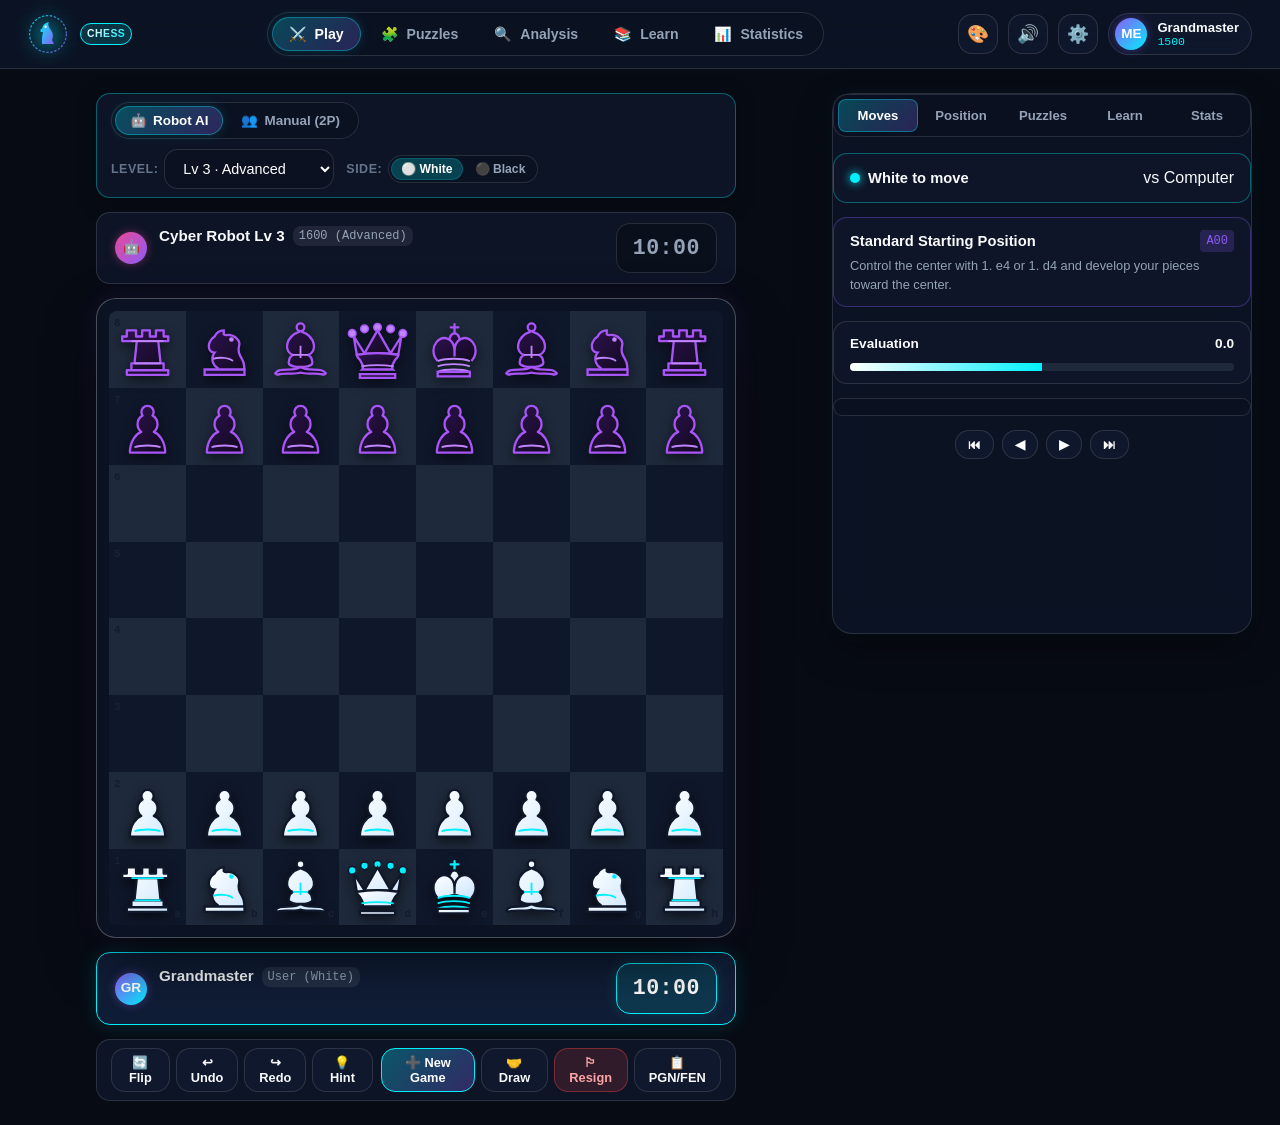
==== Games/Chess/index.html @ e47a00a5 "first commit" ====
<!DOCTYPE html>
<html lang="en">
<head>
  <meta charset="UTF-8">
  <meta name="viewport" content="width=device-width, initial-scale=1.0">
  <title>Chess — Premium Browser Chess Platform</title>
  <meta name="description" content="Experience high-fidelity browser chess with an advanced glassmorphism interface, vanilla JavaScript chess engine, tactical puzzles, opening explorer, and smart AI opponent.">
  <link rel="stylesheet" href="styles.css">
</head>
<body data-board-theme="cyber-neon" data-app-theme="dark">

  <!-- Ambient Light Orbs for Glassmorphism Depth -->
  <div class="space-backdrop" aria-hidden="true">
    <div class="ambient-orb orb-1"></div>
    <div class="ambient-orb orb-2"></div>
    <div class="ambient-orb orb-3"></div>
  </div>

  <!-- Header Navigation & Controls -->
  <header class="app-header" role="banner">
    <div class="brand-section" id="brand-logo" tabindex="0" role="button" aria-label="  Chess Home">
      <svg class="brand-logo-icon" viewBox="0 0 100 100" fill="none" xmlns="http://www.w3.org/2000/svg">
        <defs>
          <linearGradient id="logoGlow" x1="0%" y1="0%" x2="100%" y2="100%">
            <stop offset="0%" stop-color="#00f0ff" />
            <stop offset="100%" stop-color="#8b5cf6" />
          </linearGradient>
        </defs>
        <circle cx="50" cy="50" r="46" stroke="url(#logoGlow)" stroke-width="3" stroke-dasharray="6 4" opacity="0.8"/>
        <!-- Stylized Levitating Knight -->
        <path d="M35 75 H65 L60 65 C60 65 65 55 60 45 C55 35 48 30 52 20 C42 22 36 30 36 36 C33 36 30 40 31 44 C33 46 38 46 38 46 C35 52 35 60 35 75 Z" fill="url(#logoGlow)" />
        <circle cx="44" cy="32" r="3" fill="#ffffff" />
      </svg>
      <div class="brand-title">
          <span class="brand-badge">CHESS</span>
      </div>
    </div>

    <!-- Mode Navigation Tabs -->
    <nav class="nav-tabs" role="tablist" aria-label="Platform Modes">
      <button class="nav-tab-btn active" role="tab" aria-selected="true" data-tab="play" id="tab-nav-play">
        <span>⚔️</span> Play
      </button>
      <button class="nav-tab-btn" role="tab" aria-selected="false" data-tab="puzzles" id="tab-nav-puzzles">
        <span>🧩</span> Puzzles
      </button>
      <button class="nav-tab-btn" role="tab" aria-selected="false" data-tab="analysis" id="tab-nav-analysis">
        <span>🔍</span> Analysis
      </button>
      <button class="nav-tab-btn" role="tab" aria-selected="false" data-tab="learn" id="tab-nav-learn">
        <span>📚</span> Learn
      </button>
      <button class="nav-tab-btn" role="tab" aria-selected="false" data-tab="statistics" id="tab-nav-statistics">
        <span>📊</span> Statistics
      </button>
    </nav>

    <!-- Header Actions -->
    <div class="header-actions">
      <!-- Theme Switcher -->
      <button class="icon-btn" id="btn-theme-toggle" title="Toggle Board Theme" aria-label="Toggle Board Theme">
        🎨
      </button>

      <!-- Sound Toggle -->
      <button class="icon-btn" id="btn-sound-toggle" title="Toggle Sound" aria-label="Toggle Audio">
        <span id="sound-icon">🔊</span>
      </button>

      <!-- Settings Button -->
      <button class="icon-btn" id="btn-open-settings" title="Game Settings" aria-label="Open Settings">
        ⚙️
      </button>

      <!-- User Profile Badge -->
      <div class="user-profile-badge" id="btn-user-profile" role="button" tabindex="0" aria-label="User Profile">
        <div class="avatar" id="user-avatar-badge">ME</div>
        <div class="profile-info">
          <span class="profile-name" id="user-name-badge">Grandmaster</span>
          <span class="profile-rating" id="user-rating-badge">1500</span>
        </div>
      </div>
    </div>
  </header>

  <!-- Main Game Stage & Dashboard -->
  <main class="main-wrapper" role="main">
    
    <!-- Central Chess Arena -->
    <section class="chess-arena" aria-label="Interactive Chess Board">
      
      <!-- Interactive Play Mode Switcher Bar (Robot AI vs Manual Play) -->
      <div class="play-mode-bar" id="play-mode-bar" role="toolbar" aria-label="Game Mode Switcher">
        <div class="mode-segmented-control" role="radiogroup" aria-label="Game Opponent">
          <button class="mode-seg-btn active" id="btn-mode-robot" data-mode="vs-computer" role="radio" aria-checked="true" title="Play vs Built-in Robot AI">
            <span class="mode-seg-icon">🤖</span>
            <span class="mode-seg-label">Robot AI</span>
          </button>
          <button class="mode-seg-btn" id="btn-mode-manual" data-mode="local-2p" role="radio" aria-checked="false" title="Local Two-Player Pass & Play">
            <span class="mode-seg-icon">👥</span>
            <span class="mode-seg-label">Manual (2P)</span>
          </button>
        </div>

        <!-- Robot Options Sub-Bar -->
        <div class="robot-controls-group" id="robot-controls-group">
          <div class="robot-control-item">
            <label for="select-robot-difficulty" class="robot-control-label">Level:</label>
            <select id="select-robot-difficulty" class="glass-select glass-select-sm" title="Select Robot Difficulty">
              <option value="1">Lv 1 · Casual</option>
              <option value="2">Lv 2 · Intermediate</option>
              <option value="3" selected>Lv 3 · Advanced</option>
              <option value="4">Lv 4 · Expert</option>
            </select>
          </div>

          <div class="robot-control-item">
            <span class="robot-control-label">Side:</span>
            <div class="color-toggle-group" role="radiogroup" aria-label="Choose Side">
              <button class="color-toggle-btn active" id="btn-choose-white" data-color="white" title="Play as White (Move First)">
                ⚪ White
              </button>
              <button class="color-toggle-btn" id="btn-choose-black" data-color="black" title="Play as Black (Robot Moves First)">
                ⚫ Black
              </button>
            </div>
          </div>
        </div>

        <!-- Manual Play Badge Sub-Bar -->
        <div class="manual-info-group" id="manual-info-group" style="display: none;">
          <span class="manual-badge">👥 Pass &amp; Play · Local 2-Player</span>
        </div>
      </div>

      <!-- Opponent (Top) Player Card -->
      <div class="player-card" id="top-player-card">
        <div class="player-card-main">
          <div class="avatar avatar-ai" id="top-avatar">AI</div>
          <div class="player-meta">
            <div class="player-name-row">
              <span class="player-name" id="top-name">Cyber Minimax</span>
              <span class="player-rating-pill" id="top-rating">Depth 3</span>
            </div>
            <div class="captured-pieces-row">
              <div class="captured-list" id="top-captured-pieces" aria-label="Captured pieces"></div>
              <span class="material-diff" id="top-material-diff" style="display:none;"></span>
            </div>
          </div>
        </div>
        <div class="clock-display" id="top-clock" aria-label="Opponent Clock">
          10:00
        </div>
      </div>

      <!-- 8x8 Chessboard Container -->
      <div class="board-outer-container">
        <div class="board-inner" id="chess-board" role="grid" aria-label="Chessboard">
          <!-- 64 squares populated dynamically by JavaScript -->
        </div>
      </div>

      <!-- User (Bottom) Player Card -->
      <div class="player-card active-turn" id="bottom-player-card">
        <div class="player-card-main">
          <div class="avatar" id="bottom-avatar">ME</div>
          <div class="player-meta">
            <div class="player-name-row">
              <span class="player-name" id="bottom-name">Grandmaster</span>
              <span class="player-rating-pill" id="bottom-rating">1500</span>
            </div>
            <div class="captured-pieces-row">
              <div class="captured-list" id="bottom-captured-pieces" aria-label="Captured pieces"></div>
              <span class="material-diff" id="bottom-material-diff" style="display:none;"></span>
            </div>
          </div>
        </div>
        <div class="clock-display active-clock" id="bottom-clock" aria-label="Your Clock">
          10:00
        </div>
      </div>

      <!-- Action & Game Controls Bar -->
      <div class="controls-bar" role="toolbar" aria-label="Game Controls">
        <div class="control-group">
          <button class="btn btn-sm" id="btn-flip-board" title="Flip Board Perspective (F)">
            🔄 Flip
          </button>
          <button class="btn btn-sm" id="btn-undo-move" title="Takeback Move (Ctrl+Z)">
            ↩ Undo
          </button>
          <button class="btn btn-sm" id="btn-redo-move" title="Redo Move (Ctrl+Y)">
            ↪ Redo
          </button>
          <button class="btn btn-sm" id="btn-hint" title="Show Best Move Hint (H)">
            💡 Hint
          </button>
        </div>

        <div class="control-group">
          <button class="btn btn-sm btn-primary" id="btn-new-game" title="Start a New Game">
            ➕ New Game
          </button>
          <button class="btn btn-sm" id="btn-draw-offer" title="Offer a Draw">
            🤝 Draw
          </button>
          <button class="btn btn-sm btn-danger" id="btn-resign" title="Resign Game">
            🏳 Resign
          </button>
          <button class="btn btn-sm" id="btn-export-import" title="Import / Export FEN or PGN">
            📋 PGN/FEN
          </button>
        </div>
      </div>

    </section>

    <!-- Right-Side Glass Panel (Inspector & Tabs) -->
    <aside class="inspector-panel glass-panel" aria-label="Game Inspector">
      
      <!-- Tab Header Switcher -->
      <div class="inspector-header-tabs" role="tablist">
        <button class="inspector-tab-btn active" data-target="tab-moves" role="tab" aria-selected="true">
          Moves
        </button>
        <button class="inspector-tab-btn" data-target="tab-tips" role="tab" aria-selected="false">
          Position
        </button>
        <button class="inspector-tab-btn" data-target="tab-puzzles-view" role="tab" aria-selected="false">
          Puzzles
        </button>
        <button class="inspector-tab-btn" data-target="tab-learn-view" role="tab" aria-selected="false">
          Learn
        </button>
        <button class="inspector-tab-btn" data-target="tab-stats-view" role="tab" aria-selected="false">
          Stats
        </button>
      </div>

      <div class="tab-content-container">
        
        <!-- Tab 1: Moves & Game Status -->
        <div class="tab-pane active" id="tab-moves" role="tabpanel">
          
          <!-- Live Status Banner -->
          <div class="status-banner" id="status-banner">
            <div class="status-badge" id="game-status-badge">
              <span class="status-dot"></span>
              <span id="game-status-text">White to move</span>
            </div>
            <span class="game-mode-pill badge" id="current-mode-label">Local 2P</span>
          </div>

          <!-- Dynamic Opening Identifier Card -->
          <div class="opening-card" id="opening-card">
            <div class="opening-title-row">
              <span class="opening-name" id="opening-name-text">Standard Starting Position</span>
              <span class="opening-eco" id="opening-eco-text">ECO A00</span>
            </div>
            <div class="opening-desc" id="opening-desc-text">
              White moves first. Control the center with e4 or d4 and develop minor pieces.
            </div>
          </div>

          <!-- Evaluation Bar & Advantage -->
          <div class="eval-card" id="eval-card">
            <div class="eval-score-row">
              <span>Evaluation</span>
              <span id="eval-score-text">0.0</span>
            </div>
            <div class="eval-bar-track">
              <div class="eval-bar-fill" id="eval-bar-fill"></div>
            </div>
          </div>

          <!-- Algebraic Move History Table -->
          <div class="moves-table-container">
            <div class="moves-list" id="moves-list" role="list" aria-label="Algebraic move history">
              <!-- Dynamically populated: 1. e4 e5 ... -->
            </div>
          </div>

          <!-- Move Navigation Buttons -->
          <div class="move-nav-controls">
            <button class="btn btn-sm" id="btn-move-start" title="First Move (Home)">⏮</button>
            <button class="btn btn-sm" id="btn-move-prev" title="Previous Move (Left Arrow)">◀</button>
            <button class="btn btn-sm" id="btn-move-next" title="Next Move (Right Arrow)">▶</button>
            <button class="btn btn-sm" id="btn-move-end" title="Latest Move (End)">⏭</button>
          </div>

        </div>

        <!-- Tab 2: Position Tips & Engine Analysis -->
        <div class="tab-pane" id="tab-tips" role="tabpanel">
          <div class="glass-card">
            <h3 style="font-size: 1rem; margin-bottom: 8px;">Position Dynamics</h3>
            <div style="font-size: 0.88rem; color: var(--text-secondary); line-height: 1.6;" id="position-tips-content">
              Evaluating piece mobility, king safety, center control, and tactical vulnerabilities...
            </div>
          </div>

          <div class="glass-card">
            <h3 style="font-size: 1rem; margin-bottom: 8px;">Legal Move Count</h3>
            <div style="display: flex; justify-content: space-between; font-size: 0.88rem;">
              <span>Available Legal Moves:</span>
              <strong id="legal-moves-count" style="color: var(--accent-cyan); font-family: var(--font-mono);">20</strong>
            </div>
            <div style="display: flex; justify-content: space-between; font-size: 0.88rem; margin-top: 6px;">
              <span>Fifty-Move Clock:</span>
              <strong id="halfmove-count" style="font-family: var(--font-mono);">0 / 50</strong>
            </div>
            <div style="display: flex; justify-content: space-between; font-size: 0.88rem; margin-top: 6px;">
              <span>Position Repetition:</span>
              <strong id="repetition-count" style="font-family: var(--font-mono);">1 / 3</strong>
            </div>
          </div>
        </div>

        <!-- Tab 3: Tactical Puzzles -->
        <div class="tab-pane" id="tab-puzzles-view" role="tabpanel">
          <div class="puzzle-card">
            <div class="puzzle-meta">
              <span class="brand-badge" id="puzzle-badge">PUZZLE #1</span>
              <span style="font-size: 0.8rem; color: var(--accent-gold);" id="puzzle-rating">Rating: 1450</span>
            </div>
            <div class="puzzle-prompt" id="puzzle-prompt">White to move and deliver checkmate in 1!</div>
            <div class="puzzle-feedback" id="puzzle-feedback"></div>
            <div style="display: flex; gap: 8px;">
              <button class="btn btn-sm btn-primary" id="btn-next-puzzle">Next Puzzle ➡</button>
              <button class="btn btn-sm" id="btn-puzzle-hint">Puzzle Hint</button>
              <button class="btn btn-sm" id="btn-puzzle-reset">Reset</button>
            </div>
          </div>
        </div>

        <!-- Tab 4: Guided Lessons & Opening Repertoire -->
        <div class="tab-pane" id="tab-learn-view" role="tabpanel">
          <div class="learn-lesson-card">
            <div style="display: flex; justify-content: space-between; align-items: center;">
              <h3 style="font-size: 1rem;" id="lesson-title">Italian Game: Main Line</h3>
              <span class="opening-eco" id="lesson-eco">C50</span>
            </div>
            <div class="lesson-step-explanation" id="lesson-explanation">
              Control the center with 1. e4, allowing rapid development of the light-squared bishop and kingside knight.
            </div>
            <div style="display: flex; gap: 8px; margin-top: 8px;">
              <button class="btn btn-sm btn-primary" id="btn-lesson-next">Play Move ➡</button>
              <button class="btn btn-sm" id="btn-lesson-prev">⏮ Step Back</button>
              <button class="btn btn-sm" id="btn-lesson-reset">Restart Lesson</button>
            </div>
          </div>
        </div>

        <!-- Tab 5: Local Game Statistics -->
        <div class="tab-pane" id="tab-stats-view" role="tabpanel">
          <div class="stats-grid">
            <div class="stat-item">
              <span class="stat-label">Games Played</span>
              <span class="stat-val" id="stat-games-played">0</span>
            </div>
            <div class="stat-item">
              <span class="stat-label">Win Rate</span>
              <span class="stat-val" id="stat-win-rate">0%</span>
            </div>
            <div class="stat-item">
              <span class="stat-label">Wins</span>
              <span class="stat-val" id="stat-wins" style="color: var(--accent-emerald);">0</span>
            </div>
            <div class="stat-item">
              <span class="stat-label">Losses</span>
              <span class="stat-val" id="stat-losses" style="color: var(--accent-rose);">0</span>
            </div>
            <div class="stat-item">
              <span class="stat-label">Draws</span>
              <span class="stat-val" id="stat-draws">0</span>
            </div>
            <div class="stat-item">
              <span class="stat-label">Avg Duration</span>
              <span class="stat-val" id="stat-avg-duration">0:00</span>
            </div>
          </div>
          <div style="margin-top: 12px; display: flex; justify-content: flex-end;">
            <button class="btn btn-sm btn-danger" id="btn-reset-stats">Reset Statistics</button>
          </div>
        </div>

      </div>

    </aside>

  </main>

  <!-- ==========================================================================
       Modals & Overlays
       ========================================================================== -->

  <!-- Pawn Promotion Modal -->
  <div class="modal-overlay" id="promotion-modal" role="dialog" aria-modal="true" aria-labelledby="promotion-modal-title">
    <div class="modal-box">
      <div class="modal-header">
        <h2 class="modal-title" id="promotion-modal-title">Promote Pawn</h2>
      </div>
      <p style="font-size: 0.88rem; color: var(--text-secondary);">
        Choose a piece for promotion. You can also press Q, R, B, or N on your keyboard.
      </p>
      <div class="promotion-grid" id="promotion-choices-container">
        <!-- Choices injected dynamically based on promoting color -->
      </div>
    </div>
  </div>

  <!-- Game Over Modal -->
  <div class="modal-overlay" id="gameover-modal" role="dialog" aria-modal="true" aria-labelledby="gameover-modal-title">
    <div class="modal-box">
      <div class="modal-header">
        <h2 class="modal-title" id="gameover-modal-title">Game Over</h2>
        <button class="modal-close-btn" id="btn-close-gameover" aria-label="Close">✕</button>
      </div>
      <div id="gameover-summary-text" style="font-size: 1.1rem; font-weight: 700; color: var(--accent-cyan); text-align: center; padding: 12px 0;">
        Checkmate! White wins.
      </div>
      <p id="gameover-detail-text" style="font-size: 0.88rem; color: var(--text-secondary); text-align: center;">
        The game concluded by checkmate.
      </p>
      <div style="display: flex; gap: 12px; justify-content: center; margin-top: 8px;">
        <button class="btn btn-primary" id="btn-gameover-rematch">Rematch</button>
        <button class="btn" id="btn-gameover-analyze">Analyze Game</button>
      </div>
    </div>
  </div>

  <!-- Resign Confirmation Modal -->
  <div class="modal-overlay" id="resign-modal" role="dialog" aria-modal="true">
    <div class="modal-box">
      <div class="modal-header">
        <h2 class="modal-title">Resign Game?</h2>
      </div>
      <p style="font-size: 0.9rem; color: var(--text-secondary);">
        Are you sure you want to resign this game? This will count as a loss in your local statistics.
      </p>
      <div style="display: flex; gap: 12px; justify-content: flex-end; margin-top: 10px;">
        <button class="btn" id="btn-cancel-resign">Cancel</button>
        <button class="btn btn-danger" id="btn-confirm-resign">Yes, Resign</button>
      </div>
    </div>
  </div>

  <!-- Draw Offer Modal -->
  <div class="modal-overlay" id="draw-modal" role="dialog" aria-modal="true">
    <div class="modal-box">
      <div class="modal-header">
        <h2 class="modal-title">Draw Offer</h2>
      </div>
      <p id="draw-modal-prompt" style="font-size: 0.9rem; color: var(--text-secondary);">
        Offer a draw to your opponent? In Local 2P or vs Computer, the draw will be agreed.
      </p>
      <div style="display: flex; gap: 12px; justify-content: flex-end; margin-top: 10px;">
        <button class="btn" id="btn-cancel-draw">Cancel</button>
        <button class="btn btn-primary" id="btn-confirm-draw">Agree to Draw</button>
      </div>
    </div>
  </div>

  <!-- FEN & PGN Import/Export Modal -->
  <div class="modal-overlay" id="export-import-modal" role="dialog" aria-modal="true">
    <div class="modal-box" style="max-width: 600px;">
      <div class="modal-header">
        <h2 class="modal-title">FEN & PGN Data</h2>
        <button class="modal-close-btn" id="btn-close-export-import" aria-label="Close">✕</button>
      </div>
      
      <div class="settings-group">
        <label class="settings-label" for="fen-io-input">Current Position FEN:</label>
        <input type="text" id="fen-io-input" class="glass-input" readonly>
        <div style="display: flex; gap: 8px; margin-top: 4px;">
          <button class="btn btn-sm" id="btn-copy-fen">Copy FEN</button>
          <button class="btn btn-sm btn-primary" id="btn-load-fen">Load FEN</button>
        </div>
      </div>

      <div class="settings-group" style="margin-top: 8px;">
        <label class="settings-label" for="pgn-io-input">Game PGN:</label>
        <textarea id="pgn-io-input" class="glass-input" rows="5" style="resize: vertical; font-family: var(--font-mono); font-size: 0.8rem;"></textarea>
        <div style="display: flex; gap: 8px; margin-top: 4px;">
          <button class="btn btn-sm" id="btn-copy-pgn">Copy PGN</button>
          <button class="btn btn-sm btn-primary" id="btn-load-pgn">Load PGN</button>
        </div>
      </div>
    </div>
  </div>

  <!-- Settings Modal -->
  <div class="modal-overlay" id="settings-modal" role="dialog" aria-modal="true">
    <div class="modal-box">
      <div class="modal-header">
        <h2 class="modal-title">Platform Settings</h2>
        <button class="modal-close-btn" id="btn-close-settings" aria-label="Close">✕</button>
      </div>

      <div class="settings-group">
        <label class="settings-label" for="setting-player-name">Player Display Name</label>
        <input type="text" id="setting-player-name" class="glass-input" value="Grandmaster">
      </div>

      <div class="settings-group">
        <label class="settings-label" for="setting-game-mode">Game Mode</label>
        <select id="setting-game-mode" class="glass-select">
          <option value="vs-computer">Player vs Computer</option>
          <option value="local-2p" selected>Local Two-Player</option>
          <option value="free-analysis">Free-Play Analysis</option>
        </select>
      </div>

      <div class="settings-group">
        <label class="settings-label" for="setting-ai-difficulty">Computer Strength</label>
        <select id="setting-ai-difficulty" class="glass-select">
          <option value="1">Level 1 — Casual (Depth 1)</option>
          <option value="2">Level 2 — Intermediate (Depth 2)</option>
          <option value="3" selected>Level 3 — Advanced (Depth 3 Alpha-Beta)</option>
          <option value="4">Level 4 — Expert (Depth 4)</option>
        </select>
      </div>

      <div class="settings-group">
        <label class="settings-label" for="setting-time-control">Time Control Preset</label>
        <select id="setting-time-control" class="glass-select">
          <option value="none">Untimed (No Clocks)</option>
          <option value="1|0">1 min (Bullet)</option>
          <option value="3|0">3 min (Blitz)</option>
          <option value="3|2">3 min + 2s (Blitz)</option>
          <option value="5|0">5 min (Blitz)</option>
          <option value="10|0" selected>10 min (Rapid)</option>
          <option value="15|10">15 min + 10s (Rapid)</option>
          <option value="30|0">30 min (Classical)</option>
        </select>
      </div>

      <div class="settings-group">
        <label class="settings-label" for="setting-board-theme">Board Theme</label>
        <select id="setting-board-theme" class="glass-select">
          <option value="cyber-neon" selected>Cyber Neon (Electric Cyan)</option>
          <option value="cosmic-violet">Cosmic Violet (Nebula Purple)</option>
          <option value="classic-walnut">Classic Walnut (Warm Wood)</option>
          <option value="emerald-glass">Emerald Glass (Deep Forest)</option>
        </select>
      </div>

      <div class="settings-toggle-row">
        <span class="settings-label">Sound Effects</span>
        <input type="checkbox" id="setting-sound-enabled" checked style="width: 18px; height: 18px; accent-color: var(--accent-cyan); cursor: pointer;">
      </div>

      <div class="settings-toggle-row">
        <span class="settings-label">Legal Move Destination Markers</span>
        <input type="checkbox" id="setting-show-markers" checked style="width: 18px; height: 18px; accent-color: var(--accent-cyan); cursor: pointer;">
      </div>

      <div style="display: flex; justify-content: flex-end; margin-top: 8px;">
        <button class="btn btn-primary" id="btn-save-settings">Save & Close</button>
      </div>
    </div>
  </div>

  <!-- Toast Notification Container -->
  <div class="toast-container" id="toast-container" aria-live="polite"></div>

  <!-- Load Main Application Script -->
  <script src="script.js"></script>
</body>
</html>
---- Games/Chess/styles.css ----
/* ==========================================================================
     Chess — Premium Glassmorphism Stylesheet
   Palette: Dark Navy, Midnight Blue, Electric Cyan, Vivid Violet
   ========================================================================== */

:root {
  /* Core Color Palette */
  --bg-space: #070b14;
  --bg-deep: #0b1120;
  --bg-surface: rgba(15, 23, 42, 0.72);
  --bg-surface-elevated: rgba(30, 41, 59, 0.78);
  --bg-glass-card: rgba(18, 27, 49, 0.65);
  --bg-glass-input: rgba(11, 17, 32, 0.75);
  --bg-glass-hover: rgba(30, 58, 95, 0.45);
  --bg-glass-active: rgba(56, 189, 248, 0.18);
  
  /* Accent Colors */
  --accent-cyan: #00f0ff;
  --accent-cyan-glow: rgba(0, 240, 255, 0.35);
  --accent-cyan-dim: rgba(0, 240, 255, 0.15);
  --accent-violet: #8b5cf6;
  --accent-violet-glow: rgba(139, 92, 246, 0.35);
  --accent-indigo: #6366f1;
  --accent-gold: #fbbf24;
  --accent-emerald: #10b981;
  --accent-rose: #f43f5e;
  --accent-crimson: #ef4444;

  /* Text & Border Colors */
  --text-primary: #f8fafc;
  --text-secondary: #94a3b8;
  --text-muted: #64748b;
  --border-glass: rgba(255, 255, 255, 0.12);
  --border-glass-bright: rgba(255, 255, 255, 0.25);
  --border-glass-cyan: rgba(0, 240, 255, 0.35);
  --border-glass-violet: rgba(139, 92, 246, 0.35);

  /* Shadows */
  --shadow-glass: 0 16px 40px -8px rgba(0, 0, 0, 0.6), 0 0 20px rgba(0, 240, 255, 0.05);
  --shadow-elevated: 0 24px 60px -12px rgba(0, 0, 0, 0.8), 0 0 30px rgba(139, 92, 246, 0.12);
  --shadow-glow-cyan: 0 0 20px rgba(0, 240, 255, 0.45);
  --shadow-glow-violet: 0 0 20px rgba(139, 92, 246, 0.45);
  --shadow-glow-check: 0 0 30px rgba(239, 68, 68, 0.85);

  /* Board Themes (Default: Cyber Neon) */
  --sq-light: #1e293b;
  --sq-dark: #0f172a;
  --sq-highlight-from: rgba(0, 240, 255, 0.28);
  --sq-highlight-to: rgba(0, 240, 255, 0.42);
  --sq-selected: rgba(139, 92, 246, 0.55);
  --sq-check: rgba(239, 68, 68, 0.65);
  --sq-hint: rgba(251, 191, 36, 0.5);

  /* Typography & Layout */
  --font-main: 'Inter', -apple-system, BlinkMacSystemFont, 'Segoe UI', Roboto, Helvetica, Arial, sans-serif;
  --font-mono: 'JetBrains Mono', 'Fira Code', 'Courier New', monospace;
  --radius-sm: 8px;
  --radius-md: 14px;
  --radius-lg: 20px;
  --radius-xl: 28px;
  --radius-full: 9999px;
  
  /* Animations */
  --transition-fast: 0.15s cubic-bezier(0.4, 0, 0.2, 1);
  --transition-normal: 0.25s cubic-bezier(0.4, 0, 0.2, 1);
  --transition-smooth: 0.35s cubic-bezier(0.16, 1, 0.3, 1);
}

/* Theme: Cosmic Violet */
body[data-board-theme="cosmic-violet"] {
  --sq-light: #2e1065;
  --sq-dark: #170836;
  --sq-highlight-from: rgba(168, 85, 247, 0.3);
  --sq-highlight-to: rgba(168, 85, 247, 0.5);
  --sq-selected: rgba(0, 240, 255, 0.5);
}

/* Theme: Classic Walnut */
body[data-board-theme="classic-walnut"] {
  --sq-light: #d4b886;
  --sq-dark: #8b5a2b;
  --sq-highlight-from: rgba(234, 179, 8, 0.4);
  --sq-highlight-to: rgba(234, 179, 8, 0.6);
  --sq-selected: rgba(59, 130, 246, 0.5);
}

/* Theme: Emerald Glass */
body[data-board-theme="emerald-glass"] {
  --sq-light: #164e63;
  --sq-dark: #062f3f;
  --sq-highlight-from: rgba(16, 185, 129, 0.35);
  --sq-highlight-to: rgba(16, 185, 129, 0.55);
  --sq-selected: rgba(245, 158, 11, 0.5);
}

/* Light Application UI Mode */
body[data-app-theme="light"] {
  --bg-space: #e2e8f0;
  --bg-deep: #cbd5e1;
  --bg-surface: rgba(255, 255, 255, 0.82);
  --bg-surface-elevated: rgba(248, 250, 252, 0.9);
  --bg-glass-card: rgba(255, 255, 255, 0.75);
  --bg-glass-input: rgba(241, 245, 249, 0.85);
  --bg-glass-hover: rgba(226, 232, 240, 0.7);
  --bg-glass-active: rgba(14, 165, 233, 0.2);
  --text-primary: #0f172a;
  --text-secondary: #475569;
  --text-muted: #64748b;
  --border-glass: rgba(15, 23, 42, 0.12);
  --border-glass-bright: rgba(15, 23, 42, 0.22);
  --shadow-glass: 0 16px 40px -8px rgba(0, 0, 0, 0.12);
  --shadow-elevated: 0 24px 60px -12px rgba(0, 0, 0, 0.18);
}

/* Global Reset & Box Sizing */
*, *::before, *::after {
  box-sizing: border-box;
  margin: 0;
  padding: 0;
}

html, body {
  width: 100%;
  min-height: 100vh;
  font-family: var(--font-main);
  background-color: var(--bg-space);
  color: var(--text-primary);
  line-height: 1.5;
  overflow-x: hidden;
  -webkit-font-smoothing: antialiased;
}

/* Ambient Background Lights & Orbs */
.space-backdrop {
  position: fixed;
  inset: 0;
  z-index: -1;
  overflow: hidden;
  pointer-events: none;
}

.ambient-orb {
  position: absolute;
  border-radius: 50%;
  filter: blur(100px);
  opacity: 0.45;
  animation: floatOrb 24s ease-in-out infinite alternate;
  will-change: transform;
}

.orb-1 {
  width: 550px;
  height: 550px;
  background: radial-gradient(circle, var(--accent-violet) 0%, rgba(139, 92, 246, 0) 70%);
  top: -150px;
  left: -100px;
  animation-duration: 26s;
}

.orb-2 {
  width: 600px;
  height: 600px;
  background: radial-gradient(circle, var(--accent-cyan) 0%, rgba(0, 240, 255, 0) 70%);
  bottom: -200px;
  right: -150px;
  animation-duration: 32s;
  animation-delay: -8s;
}

.orb-3 {
  width: 450px;
  height: 450px;
  background: radial-gradient(circle, #3b82f6 0%, rgba(59, 130, 246, 0) 70%);
  top: 40%;
  left: 45%;
  animation-duration: 28s;
  animation-delay: -14s;
  opacity: 0.25;
}

@keyframes floatOrb {
  0% { transform: translate(0, 0) scale(1); }
  50% { transform: translate(40px, -60px) scale(1.1); }
  100% { transform: translate(-50px, 40px) scale(0.95); }
}

/* Glassmorphism Container Classes */
.glass-panel {
  background: var(--bg-surface);
  backdrop-filter: blur(16px);
  -webkit-backdrop-filter: blur(16px);
  border: 1px solid var(--border-glass);
  box-shadow: var(--shadow-glass);
  border-radius: var(--radius-lg);
  transition: border-color var(--transition-normal), box-shadow var(--transition-normal);
}

/* Fallback for browsers without backdrop-filter support */
@supports not ((-webkit-backdrop-filter: blur(16px)) or (backdrop-filter: blur(16px))) {
  .glass-panel {
    background: rgba(15, 23, 42, 0.95);
  }
}

.glass-card {
  background: var(--bg-glass-card);
  backdrop-filter: blur(12px);
  -webkit-backdrop-filter: blur(12px);
  border: 1px solid var(--border-glass);
  border-radius: var(--radius-md);
  padding: 16px;
}

/* ==========================================================================
   Header Navigation & Brand
   ========================================================================== */
.app-header {
  position: sticky;
  top: 0;
  z-index: 50;
  display: flex;
  align-items: center;
  justify-content: space-between;
  padding: 12px 28px;
  background: var(--bg-surface);
  backdrop-filter: blur(20px);
  -webkit-backdrop-filter: blur(20px);
  border-bottom: 1px solid var(--border-glass);
  gap: 16px;
}

.brand-section {
  display: flex;
  align-items: center;
  gap: 12px;
  text-decoration: none;
  cursor: pointer;
}

.brand-logo-icon {
  width: 40px;
  height: 40px;
  filter: drop-shadow(0 0 10px var(--accent-cyan));
  animation: levitateLogo 4s ease-in-out infinite alternate;
}

@keyframes levitateLogo {
  0% { transform: translateY(0) rotate(0deg); }
  50% { transform: translateY(-4px) rotate(2deg); }
  100% { transform: translateY(2px) rotate(-1deg); }
}

.brand-title {
  font-size: 1.25rem;
  font-weight: 800;
  letter-spacing: -0.5px;
  background: linear-gradient(135deg, #ffffff 30%, var(--accent-cyan) 80%, var(--accent-violet) 100%);
  -webkit-background-clip: text;
  -webkit-text-fill-color: transparent;
  display: flex;
  align-items: center;
  gap: 6px;
}

.brand-badge {
  font-size: 0.65rem;
  font-weight: 700;
  letter-spacing: 0.5px;
  text-transform: uppercase;
  background: rgba(0, 240, 255, 0.15);
  border: 1px solid var(--accent-cyan);
  color: var(--accent-cyan);
  padding: 2px 6px;
  border-radius: var(--radius-full);
}

/* Mode Navigation Tabs */
.nav-tabs {
  display: flex;
  align-items: center;
  background: rgba(11, 17, 32, 0.6);
  border: 1px solid var(--border-glass);
  border-radius: var(--radius-full);
  padding: 4px;
  gap: 4px;
}

.nav-tab-btn {
  display: flex;
  align-items: center;
  gap: 8px;
  padding: 8px 16px;
  border-radius: var(--radius-full);
  border: none;
  background: transparent;
  color: var(--text-secondary);
  font-size: 0.88rem;
  font-weight: 600;
  cursor: pointer;
  transition: all var(--transition-fast);
}

.nav-tab-btn:hover {
  color: var(--text-primary);
  background: var(--bg-glass-hover);
}

.nav-tab-btn.active {
  color: #ffffff;
  background: linear-gradient(135deg, rgba(0, 240, 255, 0.25), rgba(139, 92, 246, 0.25));
  border: 1px solid var(--border-glass-cyan);
  box-shadow: 0 0 12px var(--accent-cyan-dim);
}

/* Header Action Controls */
.header-actions {
  display: flex;
  align-items: center;
  gap: 10px;
}

.icon-btn {
  display: inline-flex;
  align-items: center;
  justify-content: center;
  width: 40px;
  height: 40px;
  border-radius: var(--radius-md);
  border: 1px solid var(--border-glass);
  background: var(--bg-glass-card);
  color: var(--text-primary);
  cursor: pointer;
  transition: all var(--transition-fast);
  font-size: 1.1rem;
}

.icon-btn:hover {
  background: var(--bg-glass-hover);
  border-color: var(--border-glass-cyan);
  box-shadow: var(--shadow-glow-cyan);
  transform: translateY(-1px);
}

.icon-btn:active {
  transform: translateY(0);
}

.icon-btn:focus-visible,
.btn:focus-visible,
.nav-tab-btn:focus-visible,
.square:focus-visible {
  outline: 2px solid var(--accent-cyan);
  outline-offset: 2px;
}

/* User Profile Badge */
.user-profile-badge {
  display: flex;
  align-items: center;
  gap: 10px;
  padding: 4px 12px 4px 6px;
  border-radius: var(--radius-full);
  background: var(--bg-glass-card);
  border: 1px solid var(--border-glass);
  cursor: pointer;
  transition: all var(--transition-fast);
}

.user-profile-badge:hover {
  border-color: var(--border-glass-violet);
  background: var(--bg-glass-hover);
}

.avatar {
  width: 32px;
  height: 32px;
  border-radius: 50%;
  display: flex;
  align-items: center;
  justify-content: center;
  font-weight: 700;
  font-size: 0.85rem;
  background: linear-gradient(135deg, var(--accent-violet), var(--accent-cyan));
  color: #ffffff;
  box-shadow: 0 0 10px rgba(139, 92, 246, 0.4);
}

.avatar-ai {
  background: linear-gradient(135deg, #ec4899, #8b5cf6);
  box-shadow: 0 0 10px rgba(236, 72, 153, 0.4);
}

.profile-info {
  display: flex;
  flex-direction: column;
  line-height: 1.15;
}

.profile-name {
  font-size: 0.82rem;
  font-weight: 700;
}

.profile-rating {
  font-size: 0.72rem;
  color: var(--accent-cyan);
  font-family: var(--font-mono);
}

/* ==========================================================================
   Main Application Layout
   ========================================================================== */
.main-wrapper {
  max-width: 1560px;
  margin: 0 auto;
  padding: 24px 28px;
  display: grid;
  grid-template-columns: minmax(0, 1fr) 420px;
  gap: 28px;
  align-items: start;
}

/* Center Stage (Chess Arena) */
.chess-arena {
  display: flex;
  flex-direction: column;
  align-items: center;
  gap: 14px;
  width: 100%;
}

/* ==========================================================================
   Play Mode Bar (Robot vs Manual Play Switcher)
   ========================================================================== */
.play-mode-bar {
  width: min(84vh, 640px, 100%);
  display: flex;
  align-items: center;
  justify-content: space-between;
  padding: 8px 14px;
  background: var(--bg-glass-card);
  border: 1px solid var(--border-glass-cyan);
  border-radius: var(--radius-md);
  box-shadow: 0 4px 20px rgba(0, 0, 0, 0.35);
  gap: 10px;
  flex-wrap: wrap;
}

.mode-segmented-control {
  display: flex;
  align-items: center;
  background: rgba(11, 17, 32, 0.8);
  border: 1px solid var(--border-glass);
  border-radius: var(--radius-full);
  padding: 3px;
  gap: 3px;
}

.mode-seg-btn {
  display: inline-flex;
  align-items: center;
  gap: 6px;
  padding: 6px 14px;
  border-radius: var(--radius-full);
  border: 1px solid transparent;
  background: transparent;
  color: var(--text-secondary);
  font-size: 0.84rem;
  font-weight: 600;
  cursor: pointer;
  transition: all var(--transition-fast);
}

.mode-seg-btn:hover {
  color: var(--text-primary);
  background: var(--bg-glass-hover);
}

.mode-seg-btn.active {
  color: #ffffff;
  background: linear-gradient(135deg, rgba(0, 240, 255, 0.28), rgba(139, 92, 246, 0.28));
  border-color: var(--border-glass-cyan);
  box-shadow: 0 0 12px var(--accent-cyan-dim);
}

.robot-controls-group {
  display: flex;
  align-items: center;
  gap: 12px;
  flex-wrap: wrap;
}

.robot-control-item {
  display: flex;
  align-items: center;
  gap: 6px;
}

.robot-control-label {
  font-size: 0.78rem;
  font-weight: 700;
  color: var(--text-muted);
  text-transform: uppercase;
  letter-spacing: 0.5px;
}

.glass-select-sm {
  padding: 4px 8px;
  font-size: 0.8rem;
  border-radius: var(--radius-sm);
  background: rgba(11, 17, 32, 0.85);
}

.color-toggle-group {
  display: flex;
  align-items: center;
  background: rgba(11, 17, 32, 0.8);
  border: 1px solid var(--border-glass);
  border-radius: var(--radius-full);
  padding: 2px;
  gap: 2px;
}

.color-toggle-btn {
  padding: 3px 9px;
  border-radius: var(--radius-full);
  border: 1px solid transparent;
  background: transparent;
  color: var(--text-secondary);
  font-size: 0.76rem;
  font-weight: 600;
  cursor: pointer;
  transition: all var(--transition-fast);
}

.color-toggle-btn:hover {
  color: var(--text-primary);
}

.color-toggle-btn.active {
  color: #ffffff;
  background: rgba(0, 240, 255, 0.22);
  border-color: var(--accent-cyan-dim);
}

.manual-info-group {
  display: flex;
  align-items: center;
}

.manual-badge {
  font-size: 0.78rem;
  font-weight: 700;
  padding: 4px 12px;
  border-radius: var(--radius-full);
  background: rgba(139, 92, 246, 0.15);
  color: var(--accent-violet);
  border: 1px solid var(--border-glass-violet);
}

/* Player Bar Cards */
.player-card {
  width: min(84vh, 640px, 100%);
  display: flex;
  align-items: center;
  justify-content: space-between;
  padding: 10px 18px;
  background: var(--bg-glass-card);
  border: 1px solid var(--border-glass);
  border-radius: var(--radius-md);
  transition: all var(--transition-normal);
}

.player-card.active-turn {
  border-color: var(--accent-cyan);
  box-shadow: 0 0 20px var(--accent-cyan-dim);
  background: rgba(18, 32, 60, 0.85);
}

.player-card-main {
  display: flex;
  align-items: center;
  gap: 12px;
}

.player-meta {
  display: flex;
  flex-direction: column;
  gap: 2px;
}

.player-name-row {
  display: flex;
  align-items: center;
  gap: 8px;
}

.player-name {
  font-size: 0.95rem;
  font-weight: 700;
}

.player-rating-pill {
  font-size: 0.75rem;
  padding: 1px 6px;
  border-radius: var(--radius-sm);
  background: rgba(255, 255, 255, 0.08);
  color: var(--text-secondary);
  font-family: var(--font-mono);
}

.captured-pieces-row {
  display: flex;
  align-items: center;
  gap: 6px;
  min-height: 22px;
}

.captured-list {
  display: flex;
  align-items: center;
  gap: 1px;
  font-size: 1.15rem;
  color: var(--text-secondary);
  line-height: 1;
}

.captured-list span {
  display: inline-block;
  margin-right: -4px;
}

.material-diff {
  font-size: 0.75rem;
  font-weight: 700;
  color: var(--accent-cyan);
  font-family: var(--font-mono);
  padding: 1px 5px;
  background: rgba(0, 240, 255, 0.12);
  border-radius: 4px;
}

/* Chess Clock Widget */
.clock-display {
  display: flex;
  align-items: center;
  gap: 6px;
  padding: 8px 16px;
  background: rgba(10, 15, 28, 0.9);
  border: 1px solid var(--border-glass);
  border-radius: var(--radius-md);
  font-family: var(--font-mono);
  font-size: 1.35rem;
  font-weight: 700;
  letter-spacing: 0.5px;
  color: var(--text-secondary);
  transition: all var(--transition-fast);
}

.clock-display.active-clock {
  color: #ffffff;
  border-color: var(--accent-cyan);
  background: rgba(0, 240, 255, 0.12);
  box-shadow: 0 0 14px var(--accent-cyan-dim);
}

.clock-display.low-time {
  color: var(--accent-crimson);
  border-color: var(--accent-crimson);
  background: rgba(239, 68, 68, 0.15);
  animation: pulseLowTime 1s infinite alternate;
}

@keyframes pulseLowTime {
  0% { transform: scale(1); }
  100% { transform: scale(1.02); }
}

/* ==========================================================================
   Chess Board & Squares
   ========================================================================== */
.board-outer-container {
  position: relative;
  width: min(84vh, 640px, 100%);
  aspect-ratio: 1 / 1;
  padding: 12px;
  background: var(--bg-surface);
  backdrop-filter: blur(20px);
  -webkit-backdrop-filter: blur(20px);
  border: 1px solid var(--border-glass-bright);
  border-radius: var(--radius-lg);
  box-shadow: var(--shadow-elevated);
}

.board-inner {
  position: relative;
  width: 100%;
  height: 100%;
  display: grid;
  grid-template-columns: repeat(8, 1fr);
  grid-template-rows: repeat(8, 1fr);
  border-radius: var(--radius-sm);
  overflow: hidden;
  user-select: none;
  -webkit-user-select: none;
  touch-action: none;
}

/* Individual Square */
.square {
  position: relative;
  display: flex;
  align-items: center;
  justify-content: center;
  cursor: pointer;
  outline: none;
  transition: background-color var(--transition-fast);
}

.square.sq-light {
  background-color: var(--sq-light);
}

.square.sq-dark {
  background-color: var(--sq-dark);
}

/* Square Coordinates */
.coord-rank, .coord-file {
  position: absolute;
  font-size: 0.68rem;
  font-weight: 700;
  font-family: var(--font-mono);
  pointer-events: none;
  opacity: 0.7;
}

.coord-rank {
  top: 4px;
  left: 5px;
}

.coord-file {
  bottom: 3px;
  right: 5px;
}

.sq-light .coord-rank, .sq-light .coord-file {
  color: var(--sq-dark);
}

.sq-dark .coord-rank, .sq-dark .coord-file {
  color: var(--sq-light);
}

/* Move Highlights & Indicators */
.square.sq-selected {
  background-color: var(--sq-selected) !important;
  box-shadow: inset 0 0 14px rgba(139, 92, 246, 0.7);
}

.square.sq-last-from {
  background-color: var(--sq-highlight-from) !important;
}

.square.sq-last-to {
  background-color: var(--sq-highlight-to) !important;
}

.square.sq-check {
  background: radial-gradient(circle, var(--sq-check) 20%, transparent 80%) !important;
  animation: pulseCheckGlow 1.2s infinite alternate ease-in-out;
}

@keyframes pulseCheckGlow {
  0% { box-shadow: inset 0 0 15px rgba(239, 68, 68, 0.6); }
  100% { box-shadow: inset 0 0 30px rgba(239, 68, 68, 0.95); }
}

.square.sq-hint {
  background-color: var(--sq-hint) !important;
  box-shadow: inset 0 0 15px rgba(251, 191, 36, 0.8);
}

/* Move Destination Markers */
.move-dest-marker {
  position: absolute;
  width: 30%;
  height: 30%;
  border-radius: 50%;
  background: rgba(0, 240, 255, 0.45);
  box-shadow: 0 0 10px rgba(0, 240, 255, 0.5);
  pointer-events: none;
  transition: transform var(--transition-fast);
}

.square:hover .move-dest-marker {
  transform: scale(1.3);
  background: rgba(0, 240, 255, 0.7);
}

.capture-dest-marker {
  position: absolute;
  width: 90%;
  height: 90%;
  border-radius: 50%;
  border: 4px solid rgba(239, 68, 68, 0.65);
  box-shadow: 0 0 10px rgba(239, 68, 68, 0.4);
  pointer-events: none;
  animation: captureRingPulse 1.5s infinite alternate ease-in-out;
}

@keyframes captureRingPulse {
  0% { transform: scale(0.94); border-color: rgba(239, 68, 68, 0.6); }
  100% { transform: scale(1.02); border-color: rgba(239, 68, 68, 0.9); }
}

/* Chess Piece Glyphs & Elements */
.piece {
  width: 90%;
  height: 90%;
  display: flex;
  align-items: center;
  justify-content: center;
  cursor: grab;
  z-index: 5;
  transition: transform var(--transition-fast);
  will-change: transform;
}

.piece:active {
  cursor: grabbing;
}

.piece.dragging {
  opacity: 0.3;
}

.piece svg {
  width: 100%;
  height: 100%;
  filter: drop-shadow(0 4px 6px rgba(0, 0, 0, 0.55));
}

/* Drag Ghost Avatar */
.drag-ghost {
  position: fixed;
  pointer-events: none;
  z-index: 1000;
  width: 80px;
  height: 80px;
  transform: translate(-50%, -50%);
  filter: drop-shadow(0 15px 25px rgba(0, 240, 255, 0.5));
}

/* Illegal Move Shake */
.shake-anim {
  animation: shake 0.4s cubic-bezier(0.36, 0.07, 0.19, 0.97) both;
}

@keyframes shake {
  10%, 90% { transform: translate3d(-2px, 0, 0); }
  20%, 80% { transform: translate3d(4px, 0, 0); }
  30%, 50%, 70% { transform: translate3d(-6px, 0, 0); }
  40%, 60% { transform: translate3d(6px, 0, 0); }
}

/* ==========================================================================
   Action & Game Controls Bar
   ========================================================================== */
.controls-bar {
  width: min(84vh, 640px, 100%);
  display: flex;
  align-items: center;
  justify-content: space-between;
  padding: 8px 14px;
  background: var(--bg-glass-card);
  border: 1px solid var(--border-glass);
  border-radius: var(--radius-md);
  gap: 8px;
}

.control-group {
  display: flex;
  align-items: center;
  gap: 6px;
}

.btn {
  display: inline-flex;
  align-items: center;
  justify-content: center;
  gap: 8px;
  padding: 8px 16px;
  border-radius: var(--radius-md);
  border: 1px solid var(--border-glass);
  background: var(--bg-glass-card);
  color: var(--text-primary);
  font-size: 0.88rem;
  font-weight: 600;
  cursor: pointer;
  transition: all var(--transition-fast);
}

.btn:hover {
  background: var(--bg-glass-hover);
  border-color: var(--border-glass-cyan);
  box-shadow: 0 0 14px var(--accent-cyan-dim);
  transform: translateY(-1px);
}

.btn:active {
  transform: translateY(0);
}

.btn-primary {
  background: linear-gradient(135deg, rgba(0, 240, 255, 0.3), rgba(139, 92, 246, 0.3));
  border-color: var(--accent-cyan);
  color: #ffffff;
}

.btn-primary:hover {
  background: linear-gradient(135deg, rgba(0, 240, 255, 0.45), rgba(139, 92, 246, 0.45));
  box-shadow: 0 0 20px var(--accent-cyan-glow);
}

.btn-danger {
  background: rgba(239, 68, 68, 0.15);
  border-color: rgba(239, 68, 68, 0.4);
  color: #fca5a5;
}

.btn-danger:hover {
  background: rgba(239, 68, 68, 0.3);
  border-color: var(--accent-crimson);
  box-shadow: 0 0 15px rgba(239, 68, 68, 0.4);
}

.btn-sm {
  padding: 6px 12px;
  font-size: 0.8rem;
}

/* ==========================================================================
   Right Side Glass Panel (Inspector & Tabs)
   ========================================================================== */
.inspector-panel {
  display: flex;
  flex-direction: column;
  gap: 16px;
  width: 100%;
}

.inspector-header-tabs {
  display: flex;
  background: rgba(11, 17, 32, 0.8);
  border: 1px solid var(--border-glass);
  border-radius: var(--radius-md);
  padding: 4px;
  gap: 4px;
}

.inspector-tab-btn {
  flex: 1;
  padding: 8px 10px;
  border: none;
  background: transparent;
  color: var(--text-secondary);
  font-size: 0.82rem;
  font-weight: 600;
  border-radius: var(--radius-sm);
  cursor: pointer;
  text-align: center;
  transition: all var(--transition-fast);
}

.inspector-tab-btn:hover {
  color: var(--text-primary);
  background: var(--bg-glass-hover);
}

.inspector-tab-btn.active {
  color: #ffffff;
  background: linear-gradient(135deg, rgba(0, 240, 255, 0.25), rgba(139, 92, 246, 0.25));
  border: 1px solid var(--border-glass-cyan);
}

/* Tab Panels */
.tab-content-container {
  min-height: 480px;
  display: flex;
  flex-direction: column;
}

.tab-pane {
  display: none;
  flex-direction: column;
  gap: 14px;
  height: 100%;
}

.tab-pane.active {
  display: flex;
}

/* Game Status Banner */
.status-banner {
  padding: 12px 16px;
  background: rgba(15, 23, 42, 0.9);
  border: 1px solid var(--border-glass-cyan);
  border-radius: var(--radius-md);
  display: flex;
  align-items: center;
  justify-content: space-between;
  gap: 12px;
}

.status-badge {
  display: flex;
  align-items: center;
  gap: 8px;
  font-weight: 700;
  font-size: 0.92rem;
}

.status-dot {
  width: 10px;
  height: 10px;
  border-radius: 50%;
  background: var(--accent-cyan);
  box-shadow: 0 0 10px var(--accent-cyan);
}

.status-badge.in-check .status-dot {
  background: var(--accent-crimson);
  box-shadow: 0 0 10px var(--accent-crimson);
}

.status-badge.game-over .status-dot {
  background: var(--accent-gold);
  box-shadow: 0 0 10px var(--accent-gold);
}

/* Move History Section */
.moves-table-container {
  flex: 1;
  max-height: 340px;
  overflow-y: auto;
  border: 1px solid var(--border-glass);
  border-radius: var(--radius-md);
  background: rgba(10, 16, 30, 0.6);
  padding: 8px;
}

.moves-table-container::-webkit-scrollbar {
  width: 6px;
}

.moves-table-container::-webkit-scrollbar-thumb {
  background: rgba(255, 255, 255, 0.2);
  border-radius: 4px;
}

.moves-list {
  display: flex;
  flex-direction: column;
  gap: 2px;
  width: 100%;
}

.move-row {
  display: grid;
  grid-template-columns: 42px 1fr 1fr;
  align-items: center;
  padding: 4px 8px;
  border-radius: var(--radius-sm);
  font-size: 0.88rem;
  font-family: var(--font-mono);
}

.move-row:nth-child(even) {
  background: rgba(255, 255, 255, 0.02);
}

.move-num {
  color: var(--text-muted);
  font-size: 0.8rem;
}

.move-cell {
  padding: 4px 8px;
  border-radius: 4px;
  cursor: pointer;
  color: var(--text-primary);
  transition: all var(--transition-fast);
}

.move-cell:hover {
  background: var(--bg-glass-hover);
  color: var(--accent-cyan);
}

.move-cell.active-move {
  background: rgba(0, 240, 255, 0.2);
  color: var(--accent-cyan);
  font-weight: 700;
  border: 1px solid var(--accent-cyan-dim);
}

/* Move Navigation Controls */
.move-nav-controls {
  display: flex;
  align-items: center;
  justify-content: center;
  gap: 8px;
}

/* Opening Info Card */
.opening-card {
  padding: 12px 16px;
  background: rgba(15, 23, 42, 0.8);
  border: 1px solid var(--border-glass-violet);
  border-radius: var(--radius-md);
  display: flex;
  flex-direction: column;
  gap: 4px;
}

.opening-title-row {
  display: flex;
  align-items: center;
  justify-content: space-between;
}

.opening-eco {
  font-size: 0.75rem;
  font-family: var(--font-mono);
  background: rgba(139, 92, 246, 0.2);
  color: var(--accent-violet);
  padding: 2px 6px;
  border-radius: 4px;
}

.opening-name {
  font-size: 0.92rem;
  font-weight: 700;
}

.opening-desc {
  font-size: 0.8rem;
  color: var(--text-secondary);
}

/* Evaluation Bar & Engine Advice */
.eval-card {
  display: flex;
  flex-direction: column;
  gap: 8px;
  padding: 12px 16px;
  background: rgba(15, 23, 42, 0.8);
  border: 1px solid var(--border-glass);
  border-radius: var(--radius-md);
}

.eval-score-row {
  display: flex;
  align-items: center;
  justify-content: space-between;
  font-size: 0.85rem;
  font-weight: 700;
}

.eval-bar-track {
  width: 100%;
  height: 8px;
  background: #1e293b;
  border-radius: var(--radius-full);
  overflow: hidden;
  position: relative;
}

.eval-bar-fill {
  height: 100%;
  background: linear-gradient(90deg, #ffffff, var(--accent-cyan));
  width: 50%;
  transition: width var(--transition-normal);
}

/* Puzzles Panel */
.puzzle-card {
  display: flex;
  flex-direction: column;
  gap: 12px;
  padding: 16px;
  background: rgba(15, 23, 42, 0.8);
  border: 1px solid var(--border-glass-cyan);
  border-radius: var(--radius-md);
}

.puzzle-meta {
  display: flex;
  align-items: center;
  justify-content: space-between;
}

.puzzle-prompt {
  font-size: 0.95rem;
  font-weight: 600;
  color: var(--text-primary);
}

.puzzle-feedback {
  font-size: 0.85rem;
  font-weight: 700;
  min-height: 20px;
}

.puzzle-feedback.success { color: var(--accent-emerald); }
.puzzle-feedback.retry { color: var(--accent-rose); }

/* Learn / Opening Explorer Panel */
.learn-lesson-card {
  display: flex;
  flex-direction: column;
  gap: 12px;
  padding: 16px;
  background: rgba(15, 23, 42, 0.8);
  border: 1px solid var(--border-glass);
  border-radius: var(--radius-md);
}

.lesson-step-explanation {
  font-size: 0.88rem;
  color: var(--text-secondary);
  line-height: 1.6;
}

/* Statistics Grid */
.stats-grid {
  display: grid;
  grid-template-columns: repeat(2, 1fr);
  gap: 10px;
}

.stat-item {
  padding: 12px;
  background: rgba(10, 16, 30, 0.6);
  border: 1px solid var(--border-glass);
  border-radius: var(--radius-md);
  display: flex;
  flex-direction: column;
  gap: 4px;
}

.stat-label {
  font-size: 0.75rem;
  color: var(--text-muted);
  text-transform: uppercase;
  letter-spacing: 0.5px;
}

.stat-val {
  font-size: 1.35rem;
  font-weight: 800;
  color: #ffffff;
  font-family: var(--font-mono);
}

/* ==========================================================================
   Modals & Overlays
   ========================================================================== */
.modal-overlay {
  position: fixed;
  inset: 0;
  z-index: 100;
  background: rgba(4, 7, 15, 0.75);
  backdrop-filter: blur(12px);
  -webkit-backdrop-filter: blur(12px);
  display: flex;
  align-items: center;
  justify-content: center;
  opacity: 0;
  pointer-events: none;
  transition: opacity var(--transition-normal);
  padding: 20px;
}

.modal-overlay.open {
  opacity: 1;
  pointer-events: auto;
}

.modal-box {
  width: 100%;
  max-width: 500px;
  background: var(--bg-surface-elevated);
  border: 1px solid var(--border-glass-bright);
  border-radius: var(--radius-xl);
  box-shadow: var(--shadow-elevated);
  padding: 24px;
  display: flex;
  flex-direction: column;
  gap: 20px;
  transform: scale(0.94);
  transition: transform var(--transition-normal);
}

.modal-overlay.open .modal-box {
  transform: scale(1);
}

.modal-header {
  display: flex;
  align-items: center;
  justify-content: space-between;
}

.modal-title {
  font-size: 1.25rem;
  font-weight: 700;
}

.modal-close-btn {
  background: transparent;
  border: none;
  color: var(--text-secondary);
  font-size: 1.3rem;
  cursor: pointer;
}

.modal-close-btn:hover {
  color: #ffffff;
}

/* Pawn Promotion Picker */
.promotion-grid {
  display: grid;
  grid-template-columns: repeat(4, 1fr);
  gap: 12px;
}

.promotion-choice-btn {
  display: flex;
  flex-direction: column;
  align-items: center;
  gap: 8px;
  padding: 16px 8px;
  background: var(--bg-glass-card);
  border: 1px solid var(--border-glass);
  border-radius: var(--radius-md);
  cursor: pointer;
  transition: all var(--transition-fast);
}

.promotion-choice-btn:hover {
  border-color: var(--accent-cyan);
  background: var(--bg-glass-hover);
  transform: translateY(-2px);
  box-shadow: var(--shadow-glow-cyan);
}

.promotion-choice-btn svg {
  width: 48px;
  height: 48px;
}

.promotion-choice-btn span {
  font-size: 0.8rem;
  font-weight: 600;
  color: var(--text-secondary);
}

/* Settings Form Controls */
.settings-group {
  display: flex;
  flex-direction: column;
  gap: 8px;
}

.settings-label {
  font-size: 0.85rem;
  font-weight: 600;
  color: var(--text-secondary);
}

.glass-input, .glass-select {
  width: 100%;
  padding: 10px 14px;
  background: var(--bg-glass-input);
  border: 1px solid var(--border-glass);
  border-radius: var(--radius-md);
  color: #ffffff;
  font-family: inherit;
  font-size: 0.9rem;
  outline: none;
  transition: border-color var(--transition-fast);
}

.glass-input:focus, .glass-select:focus {
  border-color: var(--accent-cyan);
  box-shadow: 0 0 10px var(--accent-cyan-dim);
}

.glass-select option {
  background: #0f172a;
  color: #ffffff;
}

.settings-toggle-row {
  display: flex;
  align-items: center;
  justify-content: space-between;
  padding: 8px 0;
}

/* Toast Notifications */
.toast-container {
  position: fixed;
  bottom: 24px;
  right: 24px;
  z-index: 1000;
  display: flex;
  flex-direction: column;
  gap: 10px;
  pointer-events: none;
}

.toast {
  pointer-events: auto;
  padding: 12px 20px;
  background: rgba(15, 23, 42, 0.92);
  backdrop-filter: blur(12px);
  -webkit-backdrop-filter: blur(12px);
  border: 1px solid var(--border-glass-cyan);
  border-radius: var(--radius-md);
  color: #ffffff;
  font-size: 0.88rem;
  font-weight: 600;
  box-shadow: var(--shadow-glass);
  display: flex;
  align-items: center;
  gap: 10px;
  animation: slideToastIn 0.3s cubic-bezier(0.16, 1, 0.3, 1) forwards;
}

@keyframes slideToastIn {
  0% { transform: translateY(20px); opacity: 0; }
  100% { transform: translateY(0); opacity: 1; }
}

/* ==========================================================================
   Responsive Breakpoints
   ========================================================================== */
@media (max-width: 1180px) {
  .main-wrapper {
    grid-template-columns: 1fr;
    justify-items: center;
  }
  .inspector-panel {
    max-width: min(84vh, 640px, 100%);
  }
}

@media (max-width: 768px) {
  .app-header {
    padding: 10px 14px;
    flex-wrap: wrap;
    gap: 10px;
  }
  .nav-tabs {
    order: 3;
    width: 100%;
    justify-content: space-around;
    overflow-x: auto;
  }
  .nav-tab-btn {
    padding: 6px 10px;
    font-size: 0.78rem;
  }
  .main-wrapper {
    padding: 12px 10px;
    gap: 16px;
  }
  .play-mode-bar {
    flex-direction: column;
    align-items: stretch;
    gap: 8px;
    padding: 10px 12px;
  }
  .mode-segmented-control {
    width: 100%;
    display: flex;
  }
  .mode-seg-btn {
    flex: 1;
    justify-content: center;
  }
  .robot-controls-group {
    width: 100%;
    justify-content: space-between;
  }
  .manual-info-group {
    justify-content: center;
    width: 100%;
  }
  .board-outer-container {
    padding: 6px;
  }
  .clock-display {
    font-size: 1.1rem;
    padding: 6px 10px;
  }
  .player-card {
    padding: 8px 12px;
  }
  .controls-bar {
    flex-wrap: wrap;
    justify-content: center;
    gap: 8px;
  }
  .control-group {
    width: 100%;
    display: grid;
    grid-template-columns: repeat(4, 1fr);
    gap: 6px;
  }
  .btn-sm {
    padding: 8px 4px;
    font-size: 0.76rem;
  }
}

@media (max-width: 480px) {
  .brand-title {
    font-size: 1rem;
  }
  .brand-badge {
    display: none;
  }
  .profile-rating {
    display: none;
  }
  .user-profile-badge {
    padding: 3px 6px;
  }
  .header-actions {
    gap: 6px;
  }
  .icon-btn {
    width: 36px;
    height: 36px;
    font-size: 0.95rem;
  }
  .avatar {
    width: 28px;
    height: 28px;
    font-size: 0.75rem;
  }
  .player-name {
    font-size: 0.85rem;
  }
  .player-rating-pill {
    font-size: 0.7rem;
    padding: 0 4px;
  }
  .clock-display {
    font-size: 0.95rem;
    padding: 4px 6px;
  }
  .robot-controls-group {
    flex-direction: column;
    align-items: stretch;
    gap: 6px;
  }
  .robot-control-item {
    justify-content: space-between;
  }
  .modal-box {
    padding: 16px;
    border-radius: var(--radius-lg);
  }
  .promotion-grid {
    gap: 8px;
  }
  .promotion-choice-btn {
    padding: 10px 4px;
  }
  .promotion-choice-btn svg {
    width: 36px;
    height: 36px;
  }
  .stats-grid {
    grid-template-columns: 1fr;
  }
}

/* Reduced Motion Accessibility */
@media (prefers-reduced-motion: reduce) {
  *, *::before, *::after {
    animation-duration: 0.01ms !important;
    animation-iteration-count: 1 !important;
    transition-duration: 0.01ms !important;
  }
  .ambient-orb {
    animation: none !important;
  }
}
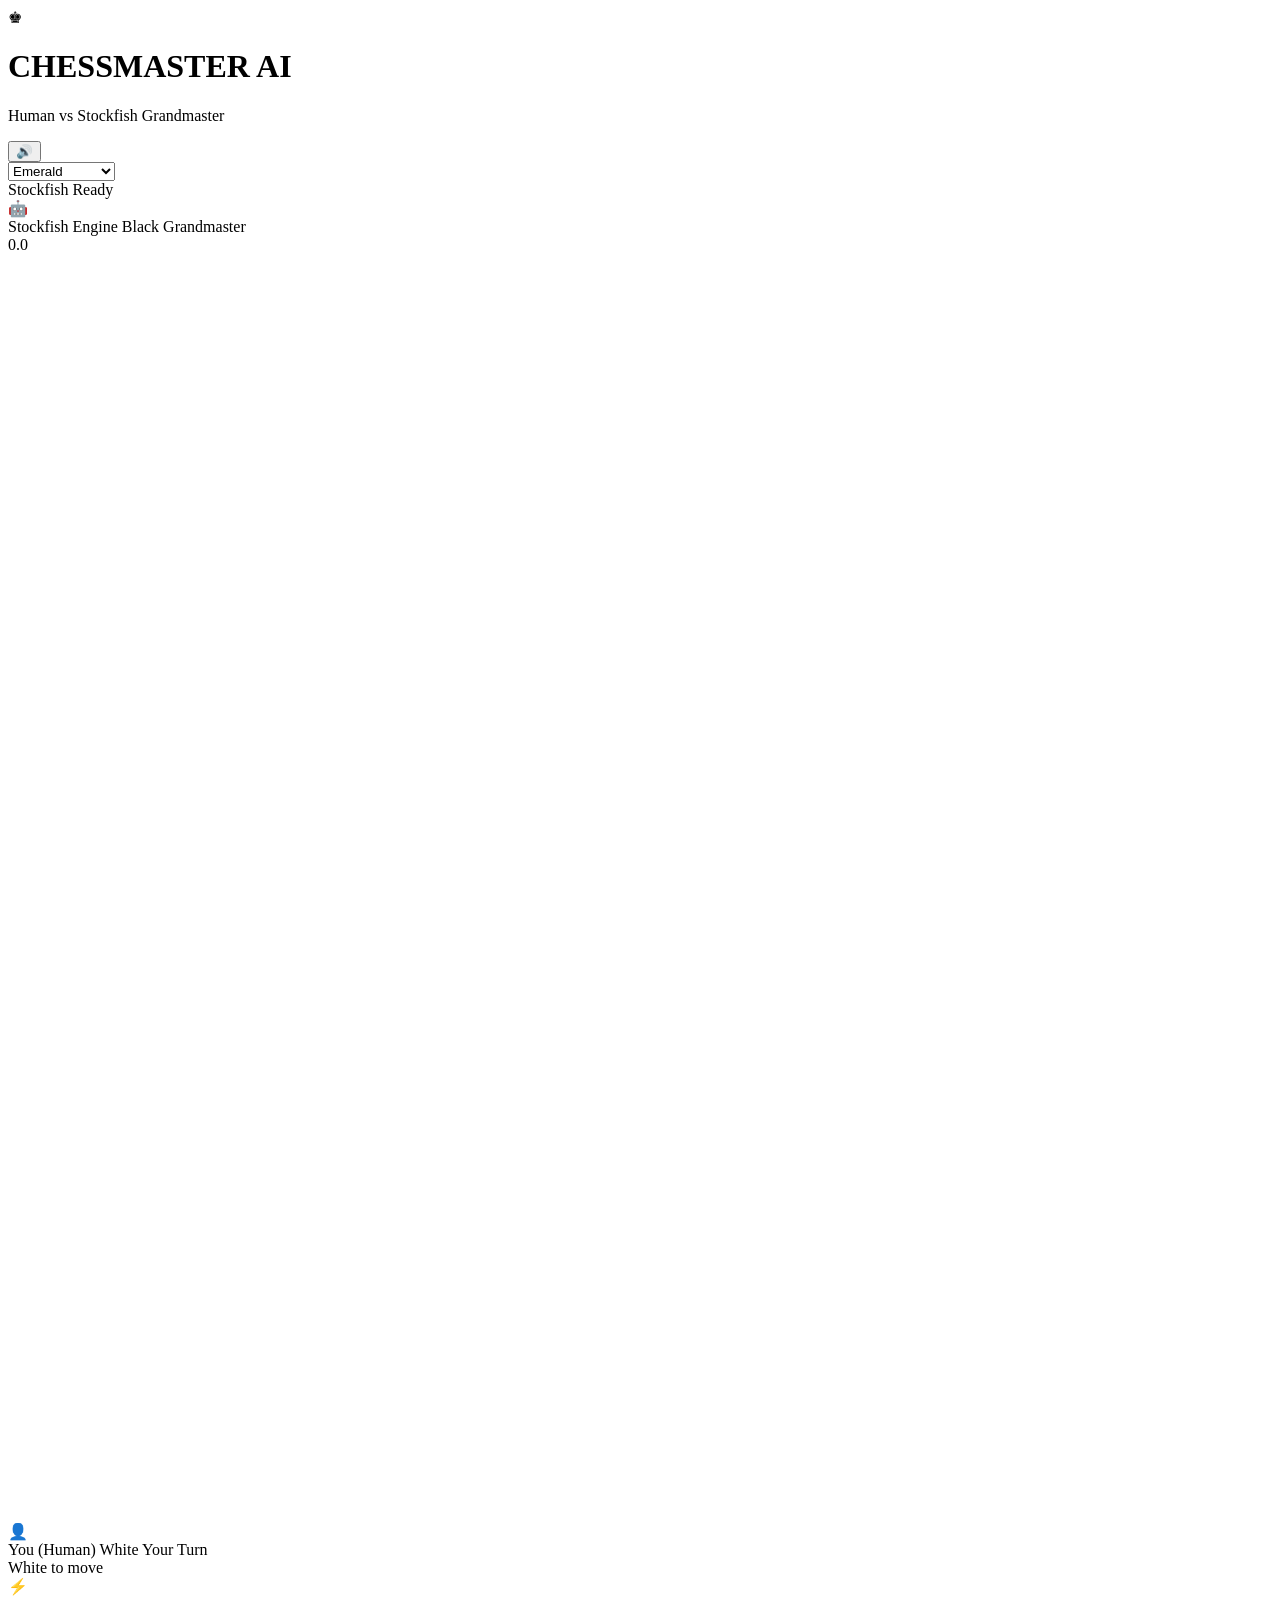
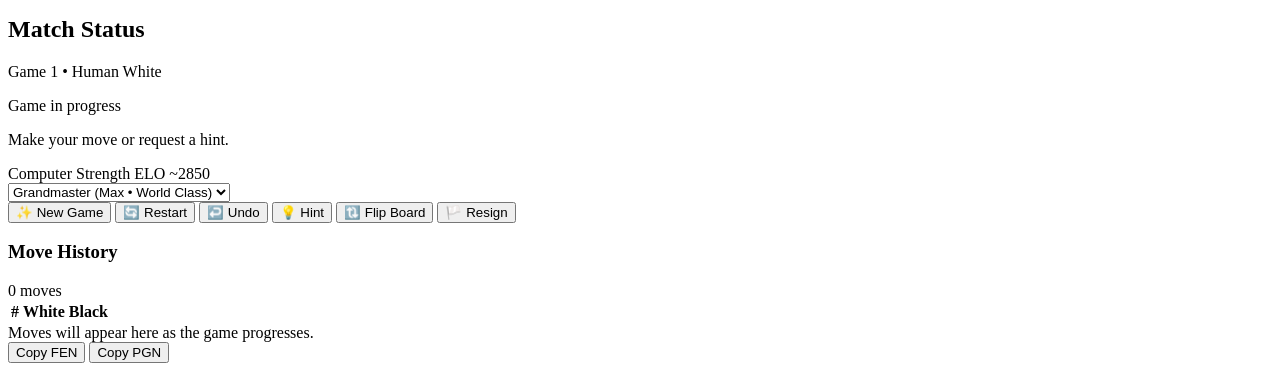
==== commit 0cb78bf8: "..." ====
--- a/Games/Chess/index.html
+++ b/Games/Chess/index.html
@@ -2,570 +2,319 @@
 <html lang="en">
 <head>
   <meta charset="UTF-8">
-  <meta name="viewport" content="width=device-width, initial-scale=1.0">
-  <title>Chess — Premium Browser Chess Platform</title>
-  <meta name="description" content="Experience high-fidelity browser chess with an advanced glassmorphism interface, vanilla JavaScript chess engine, tactical puzzles, opening explorer, and smart AI opponent.">
-  <link rel="stylesheet" href="styles.css">
+  <meta name="viewport" content="width=device-width, initial-scale=1.0, maximum-scale=1.0, user-scalable=no">
+  <title>Professional Chess – Human vs Advanced AI</title>
+  <!-- Favicon / Meta -->
+  <link rel="icon" href="data:image/svg+xml,<svg xmlns=%22http://www.w3.org/2000/svg%22 viewBox=%220 0 100 100%22><text y=%22.9em%22 font-size=%2290%22>♞</text></svg>">
+  <link rel="stylesheet" href="lib/pieces.css">
+  <link rel="stylesheet" href="style.css">
 </head>
-<body data-board-theme="cyber-neon" data-app-theme="dark">
-
-  <!-- Ambient Light Orbs for Glassmorphism Depth -->
-  <div class="space-backdrop" aria-hidden="true">
-    <div class="ambient-orb orb-1"></div>
-    <div class="ambient-orb orb-2"></div>
-    <div class="ambient-orb orb-3"></div>
-  </div>
-
-  <!-- Header Navigation & Controls -->
-  <header class="app-header" role="banner">
-    <div class="brand-section" id="brand-logo" tabindex="0" role="button" aria-label="  Chess Home">
-      <svg class="brand-logo-icon" viewBox="0 0 100 100" fill="none" xmlns="http://www.w3.org/2000/svg">
-        <defs>
-          <linearGradient id="logoGlow" x1="0%" y1="0%" x2="100%" y2="100%">
-            <stop offset="0%" stop-color="#00f0ff" />
-            <stop offset="100%" stop-color="#8b5cf6" />
-          </linearGradient>
-        </defs>
-        <circle cx="50" cy="50" r="46" stroke="url(#logoGlow)" stroke-width="3" stroke-dasharray="6 4" opacity="0.8"/>
-        <!-- Stylized Levitating Knight -->
-        <path d="M35 75 H65 L60 65 C60 65 65 55 60 45 C55 35 48 30 52 20 C42 22 36 30 36 36 C33 36 30 40 31 44 C33 46 38 46 38 46 C35 52 35 60 35 75 Z" fill="url(#logoGlow)" />
-        <circle cx="44" cy="32" r="3" fill="#ffffff" />
-      </svg>
-      <div class="brand-title">
-          <span class="brand-badge">CHESS</span>
+<body class="theme-tournament">
+  <div class="app-layout">
+    <!-- Top Navigation Bar -->
+    <header class="app-header">
+      <div class="header-brand">
+        <div class="brand-icon">
+          <span class="icon-crown">♚</span>
+        </div>
+        <div class="brand-text">
+          <h1>CHESSMASTER <span class="badge-ai">AI</span></h1>
+          <p class="subtitle">Human vs Stockfish Grandmaster</p>
+        </div>
+      </div>
+
+      <div class="header-actions">
+        <!-- Sound Toggle -->
+        <button id="btn-sound-toggle" class="btn-icon" title="Toggle Sound (Mute/Unmute)" aria-label="Toggle Sound">
+          <span class="icon-sound">🔊</span>
+        </button>
+
+        <!-- Theme Selector -->
+        <div class="theme-picker" title="Board Theme">
+          <select id="select-theme" aria-label="Board Theme">
+            <option value="theme-tournament">Emerald</option>
+            <option value="theme-wood">Classic Wood</option>
+            <option value="theme-midnight">Midnight Slate</option>
+            <option value="theme-classic">Black & White</option>
+          </select>
+        </div>
+
+        <!-- Engine Status Badge -->
+        <div id="engine-status-pill" class="status-pill status-ready">
+          <span class="status-dot"></span>
+          <span id="engine-status-text">Stockfish Ready</span>
+        </div>
+      </div>
+    </header>
+
+    <!-- Main Game Area -->
+    <main class="game-container">
+      <!-- Left: Chessboard Stage -->
+      <section class="board-stage">
+        <!-- Opponent (Computer) Player Card -->
+        <div class="player-card player-top" id="top-player-card">
+          <div class="player-meta">
+            <div class="player-avatar ai-avatar">
+              <span class="avatar-icon">🤖</span>
+            </div>
+            <div class="player-details">
+              <div class="player-name-row">
+                <span class="player-name" id="top-player-name">Stockfish Engine</span>
+                <span class="color-badge" id="top-player-color-badge">Black</span>
+                <span class="difficulty-tag" id="top-player-diff-tag">Grandmaster</span>
+              </div>
+              <!-- Captured Pieces by Top Player -->
+              <div class="captured-row" id="top-captured-row">
+                <div class="captured-list" id="top-captured-list"></div>
+                <span class="material-lead" id="top-material-lead"></span>
+              </div>
+            </div>
+          </div>
+          <!-- Thinking Indicator -->
+          <div class="thinking-badge" id="ai-thinking-indicator" style="display: none;">
+            <div class="thinking-dots">
+              <span></span><span></span><span></span>
+            </div>
+            <span class="thinking-label" id="ai-thinking-label">Thinking...</span>
+          </div>
+        </div>
+
+        <!-- Chessboard Wrapper with Evaluation Bar -->
+        <div class="board-eval-wrapper">
+          <!-- Evaluation Bar -->
+          <div class="eval-bar-container" title="Position Evaluation">
+            <div class="eval-bar-track">
+              <div class="eval-bar-fill" id="eval-bar-fill"></div>
+            </div>
+            <span class="eval-score-text" id="eval-score-text">0.0</span>
+          </div>
+
+          <!-- The 8x8 Chessboard -->
+          <div class="board-frame" id="board-frame">
+            <div class="chessboard" id="chessboard">
+              <!-- 64 Squares injected by JavaScript -->
+            </div>
+
+            <!-- Hint Arrow SVG Overlay -->
+            <svg class="board-overlay-svg" id="board-svg" viewBox="0 0 800 800">
+              <defs>
+                <marker id="arrowhead-hint" markerWidth="6" markerHeight="6" refX="4" refY="3" orient="auto">
+                  <polygon points="0 0, 6 3, 0 6" fill="#f59e0b" />
+                </marker>
+              </defs>
+              <g id="svg-arrows"></g>
+            </svg>
+
+            <!-- Promotion Modal Overlay (Directly over the board) -->
+            <div class="promotion-overlay" id="promotion-overlay" style="display: none;">
+              <div class="promotion-dialog">
+                <h3>Choose Promotion Piece</h3>
+                <div class="promotion-choices" id="promotion-choices">
+                  <button class="promo-choice-btn" data-promo="q" title="Queen">
+                    <div class="promo-piece" id="promo-q"></div>
+                    <span>Queen</span>
+                  </button>
+                  <button class="promo-choice-btn" data-promo="r" title="Rook">
+                    <div class="promo-piece" id="promo-r"></div>
+                    <span>Rook</span>
+                  </button>
+                  <button class="promo-choice-btn" data-promo="b" title="Bishop">
+                    <div class="promo-piece" id="promo-b"></div>
+                    <span>Bishop</span>
+                  </button>
+                  <button class="promo-choice-btn" data-promo="n" title="Knight">
+                    <div class="promo-piece" id="promo-n"></div>
+                    <span>Knight</span>
+                  </button>
+                </div>
+              </div>
+            </div>
+          </div>
+        </div>
+
+        <!-- Human Player Card -->
+        <div class="player-card player-bottom" id="bottom-player-card">
+          <div class="player-meta">
+            <div class="player-avatar human-avatar">
+              <span class="avatar-icon">👤</span>
+            </div>
+            <div class="player-details">
+              <div class="player-name-row">
+                <span class="player-name" id="bottom-player-name">You (Human)</span>
+                <span class="color-badge" id="bottom-player-color-badge">White</span>
+                <span class="turn-pill" id="human-turn-pill">Your Turn</span>
+              </div>
+              <!-- Captured Pieces by Bottom Player -->
+              <div class="captured-row" id="bottom-captured-row">
+                <div class="captured-list" id="bottom-captured-list"></div>
+                <span class="material-lead" id="bottom-material-lead"></span>
+              </div>
+            </div>
+          </div>
+          <!-- Game Status Pill -->
+          <div class="game-turn-banner" id="game-turn-banner">
+            <span class="turn-indicator-dot"></span>
+            <span id="turn-banner-text">White to move</span>
+          </div>
+        </div>
+      </section>
+
+      <!-- Right: Game Controls & Info Panel -->
+      <aside class="game-sidebar">
+        <!-- Status & Notification Card -->
+        <div class="sidebar-card status-card">
+          <div class="status-card-header">
+            <span class="card-icon">⚡</span>
+            <h2>Match Status</h2>
+            <span class="color-alternation-notice" id="color-cycle-notice">Game 1 • Human White</span>
+          </div>
+          <div class="status-message-box" id="status-message-box">
+            <p class="status-primary-text" id="status-primary-text">Game in progress</p>
+            <p class="status-secondary-text" id="status-secondary-text">Make your move or request a hint.</p>
+          </div>
+          <!-- Hint display box -->
+          <div class="hint-box" id="hint-box" style="display: none;">
+            <div class="hint-header">
+              <span class="hint-icon">💡</span>
+              <strong>Stockfish Analysis:</strong>
+            </div>
+            <div class="hint-content" id="hint-content">
+              Evaluating best move...
+            </div>
+          </div>
+        </div>
+
+        <!-- AI Difficulty Selector -->
+        <div class="sidebar-card difficulty-card">
+          <div class="card-title-row">
+            <label for="select-difficulty" class="card-label">Computer Strength</label>
+            <span class="diff-rating-badge" id="diff-rating-badge">ELO ~2850</span>
+          </div>
+          <select id="select-difficulty" class="styled-select">
+            <option value="easy">Easy (Skill 2 • Beginner)</option>
+            <option value="medium">Medium (Skill 7 • Intermediate)</option>
+            <option value="hard">Hard (Skill 13 • Advanced)</option>
+            <option value="expert">Expert (Skill 17 • Master)</option>
+            <option value="grandmaster" selected>Grandmaster (Max • World Class)</option>
+          </select>
+          <div class="diff-meter">
+            <div class="diff-meter-fill" id="diff-meter-fill" style="width: 100%;"></div>
+          </div>
+        </div>
+
+        <!-- Action Control Buttons -->
+        <div class="sidebar-card actions-card">
+          <div class="actions-grid">
+            <button id="btn-new-game" class="btn btn-primary" title="Start fresh game and alternate color">
+              <span class="btn-icon">✨</span>
+              <span class="btn-text">New Game</span>
+            </button>
+            <button id="btn-restart" class="btn btn-secondary" title="Reset and alternate color">
+              <span class="btn-icon">🔄</span>
+              <span class="btn-text">Restart</span>
+            </button>
+            <button id="btn-undo" class="btn btn-secondary" title="Take back last move">
+              <span class="btn-icon">↩️</span>
+              <span class="btn-text">Undo</span>
+            </button>
+            <button id="btn-hint" class="btn btn-accent" title="Get Stockfish move recommendation">
+              <span class="btn-icon">💡</span>
+              <span class="btn-text">Hint</span>
+            </button>
+            <button id="btn-flip" class="btn btn-ghost" title="Manually flip the board orientation">
+              <span class="btn-icon">🔃</span>
+              <span class="btn-text">Flip Board</span>
+            </button>
+            <button id="btn-resign" class="btn btn-danger" title="Resign current game">
+              <span class="btn-icon">🏳️</span>
+              <span class="btn-text">Resign</span>
+            </button>
+          </div>
+        </div>
+
+        <!-- Move History Table -->
+        <div class="sidebar-card moves-card">
+          <div class="moves-header">
+            <h3>Move History</h3>
+            <span class="move-counter" id="move-counter">0 moves</span>
+          </div>
+          <div class="moves-table-container" id="moves-container">
+            <table class="moves-table" id="moves-table">
+              <thead>
+                <tr>
+                  <th class="th-num">#</th>
+                  <th class="th-white">White</th>
+                  <th class="th-black">Black</th>
+                </tr>
+              </thead>
+              <tbody id="moves-tbody">
+                <!-- Move rows added here dynamically -->
+              </tbody>
+            </table>
+            <div class="empty-moves-msg" id="empty-moves-msg">
+              Moves will appear here as the game progresses.
+            </div>
+          </div>
+          <!-- PGN / FEN Utility Buttons -->
+          <div class="pgn-tools">
+            <button id="btn-copy-fen" class="btn-tool" title="Copy FEN to clipboard">Copy FEN</button>
+            <button id="btn-copy-pgn" class="btn-tool" title="Copy PGN to clipboard">Copy PGN</button>
+          </div>
+        </div>
+      </aside>
+    </main>
+
+    <!-- Game Over Modal -->
+    <div class="modal-backdrop" id="game-over-modal" style="display: none;">
+      <div class="modal-card modal-game-over">
+        <div class="modal-trophy-icon" id="modal-result-icon">🏆</div>
+        <h2 id="modal-result-title">Victory!</h2>
+        <p class="modal-result-subtitle" id="modal-result-subtitle">You defeated Stockfish AI by checkmate.</p>
+        
+        <div class="modal-stats-box">
+          <div class="modal-stat">
+            <span class="stat-label">Total Moves</span>
+            <span class="stat-value" id="modal-stat-moves">34</span>
+          </div>
+          <div class="modal-stat">
+            <span class="stat-label">Difficulty</span>
+            <span class="stat-value" id="modal-stat-diff">Grandmaster</span>
+          </div>
+          <div class="modal-stat">
+            <span class="stat-label">Next Color</span>
+            <span class="stat-value highlight" id="modal-stat-next-color">Black</span>
+          </div>
+        </div>
+
+        <div class="modal-actions">
+          <button id="modal-btn-play-next" class="btn btn-primary btn-large">
+            <span>Play Next Game (Switch Colors)</span>
+          </button>
+          <button id="modal-btn-close" class="btn btn-ghost">
+            <span>Review Board</span>
+          </button>
+        </div>
       </div>
     </div>
 
-    <!-- Mode Navigation Tabs -->
-    <nav class="nav-tabs" role="tablist" aria-label="Platform Modes">
-      <button class="nav-tab-btn active" role="tab" aria-selected="true" data-tab="play" id="tab-nav-play">
-        <span>⚔️</span> Play
-      </button>
-      <button class="nav-tab-btn" role="tab" aria-selected="false" data-tab="puzzles" id="tab-nav-puzzles">
-        <span>🧩</span> Puzzles
-      </button>
-      <button class="nav-tab-btn" role="tab" aria-selected="false" data-tab="analysis" id="tab-nav-analysis">
-        <span>🔍</span> Analysis
-      </button>
-      <button class="nav-tab-btn" role="tab" aria-selected="false" data-tab="learn" id="tab-nav-learn">
-        <span>📚</span> Learn
-      </button>
-      <button class="nav-tab-btn" role="tab" aria-selected="false" data-tab="statistics" id="tab-nav-statistics">
-        <span>📊</span> Statistics
-      </button>
-    </nav>
-
-    <!-- Header Actions -->
-    <div class="header-actions">
-      <!-- Theme Switcher -->
-      <button class="icon-btn" id="btn-theme-toggle" title="Toggle Board Theme" aria-label="Toggle Board Theme">
-        🎨
-      </button>
-
-      <!-- Sound Toggle -->
-      <button class="icon-btn" id="btn-sound-toggle" title="Toggle Sound" aria-label="Toggle Audio">
-        <span id="sound-icon">🔊</span>
-      </button>
-
-      <!-- Settings Button -->
-      <button class="icon-btn" id="btn-open-settings" title="Game Settings" aria-label="Open Settings">
-        ⚙️
-      </button>
-
-      <!-- User Profile Badge -->
-      <div class="user-profile-badge" id="btn-user-profile" role="button" tabindex="0" aria-label="User Profile">
-        <div class="avatar" id="user-avatar-badge">ME</div>
-        <div class="profile-info">
-          <span class="profile-name" id="user-name-badge">Grandmaster</span>
-          <span class="profile-rating" id="user-rating-badge">1500</span>
+    <!-- Confirm Modal (Resign or New Game) -->
+    <div class="modal-backdrop" id="confirm-modal" style="display: none;">
+      <div class="modal-card modal-confirm">
+        <h3 id="confirm-modal-title">Confirm Action</h3>
+        <p id="confirm-modal-message">A game is currently in progress. Are you sure you want to proceed?</p>
+        <div class="modal-actions">
+          <button id="confirm-btn-yes" class="btn btn-danger">Confirm</button>
+          <button id="confirm-btn-no" class="btn btn-secondary">Cancel</button>
         </div>
       </div>
     </div>
-  </header>
-
-  <!-- Main Game Stage & Dashboard -->
-  <main class="main-wrapper" role="main">
-    
-    <!-- Central Chess Arena -->
-    <section class="chess-arena" aria-label="Interactive Chess Board">
-      
-      <!-- Interactive Play Mode Switcher Bar (Robot AI vs Manual Play) -->
-      <div class="play-mode-bar" id="play-mode-bar" role="toolbar" aria-label="Game Mode Switcher">
-        <div class="mode-segmented-control" role="radiogroup" aria-label="Game Opponent">
-          <button class="mode-seg-btn active" id="btn-mode-robot" data-mode="vs-computer" role="radio" aria-checked="true" title="Play vs Built-in Robot AI">
-            <span class="mode-seg-icon">🤖</span>
-            <span class="mode-seg-label">Robot AI</span>
-          </button>
-          <button class="mode-seg-btn" id="btn-mode-manual" data-mode="local-2p" role="radio" aria-checked="false" title="Local Two-Player Pass & Play">
-            <span class="mode-seg-icon">👥</span>
-            <span class="mode-seg-label">Manual (2P)</span>
-          </button>
-        </div>
-
-        <!-- Robot Options Sub-Bar -->
-        <div class="robot-controls-group" id="robot-controls-group">
-          <div class="robot-control-item">
-            <label for="select-robot-difficulty" class="robot-control-label">Level:</label>
-            <select id="select-robot-difficulty" class="glass-select glass-select-sm" title="Select Robot Difficulty">
-              <option value="1">Lv 1 · Casual</option>
-              <option value="2">Lv 2 · Intermediate</option>
-              <option value="3" selected>Lv 3 · Advanced</option>
-              <option value="4">Lv 4 · Expert</option>
-            </select>
-          </div>
-
-          <div class="robot-control-item">
-            <span class="robot-control-label">Side:</span>
-            <div class="color-toggle-group" role="radiogroup" aria-label="Choose Side">
-              <button class="color-toggle-btn active" id="btn-choose-white" data-color="white" title="Play as White (Move First)">
-                ⚪ White
-              </button>
-              <button class="color-toggle-btn" id="btn-choose-black" data-color="black" title="Play as Black (Robot Moves First)">
-                ⚫ Black
-              </button>
-            </div>
-          </div>
-        </div>
-
-        <!-- Manual Play Badge Sub-Bar -->
-        <div class="manual-info-group" id="manual-info-group" style="display: none;">
-          <span class="manual-badge">👥 Pass &amp; Play · Local 2-Player</span>
-        </div>
-      </div>
-
-      <!-- Opponent (Top) Player Card -->
-      <div class="player-card" id="top-player-card">
-        <div class="player-card-main">
-          <div class="avatar avatar-ai" id="top-avatar">AI</div>
-          <div class="player-meta">
-            <div class="player-name-row">
-              <span class="player-name" id="top-name">Cyber Minimax</span>
-              <span class="player-rating-pill" id="top-rating">Depth 3</span>
-            </div>
-            <div class="captured-pieces-row">
-              <div class="captured-list" id="top-captured-pieces" aria-label="Captured pieces"></div>
-              <span class="material-diff" id="top-material-diff" style="display:none;"></span>
-            </div>
-          </div>
-        </div>
-        <div class="clock-display" id="top-clock" aria-label="Opponent Clock">
-          10:00
-        </div>
-      </div>
-
-      <!-- 8x8 Chessboard Container -->
-      <div class="board-outer-container">
-        <div class="board-inner" id="chess-board" role="grid" aria-label="Chessboard">
-          <!-- 64 squares populated dynamically by JavaScript -->
-        </div>
-      </div>
-
-      <!-- User (Bottom) Player Card -->
-      <div class="player-card active-turn" id="bottom-player-card">
-        <div class="player-card-main">
-          <div class="avatar" id="bottom-avatar">ME</div>
-          <div class="player-meta">
-            <div class="player-name-row">
-              <span class="player-name" id="bottom-name">Grandmaster</span>
-              <span class="player-rating-pill" id="bottom-rating">1500</span>
-            </div>
-            <div class="captured-pieces-row">
-              <div class="captured-list" id="bottom-captured-pieces" aria-label="Captured pieces"></div>
-              <span class="material-diff" id="bottom-material-diff" style="display:none;"></span>
-            </div>
-          </div>
-        </div>
-        <div class="clock-display active-clock" id="bottom-clock" aria-label="Your Clock">
-          10:00
-        </div>
-      </div>
-
-      <!-- Action & Game Controls Bar -->
-      <div class="controls-bar" role="toolbar" aria-label="Game Controls">
-        <div class="control-group">
-          <button class="btn btn-sm" id="btn-flip-board" title="Flip Board Perspective (F)">
-            🔄 Flip
-          </button>
-          <button class="btn btn-sm" id="btn-undo-move" title="Takeback Move (Ctrl+Z)">
-            ↩ Undo
-          </button>
-          <button class="btn btn-sm" id="btn-redo-move" title="Redo Move (Ctrl+Y)">
-            ↪ Redo
-          </button>
-          <button class="btn btn-sm" id="btn-hint" title="Show Best Move Hint (H)">
-            💡 Hint
-          </button>
-        </div>
-
-        <div class="control-group">
-          <button class="btn btn-sm btn-primary" id="btn-new-game" title="Start a New Game">
-            ➕ New Game
-          </button>
-          <button class="btn btn-sm" id="btn-draw-offer" title="Offer a Draw">
-            🤝 Draw
-          </button>
-          <button class="btn btn-sm btn-danger" id="btn-resign" title="Resign Game">
-            🏳 Resign
-          </button>
-          <button class="btn btn-sm" id="btn-export-import" title="Import / Export FEN or PGN">
-            📋 PGN/FEN
-          </button>
-        </div>
-      </div>
-
-    </section>
-
-    <!-- Right-Side Glass Panel (Inspector & Tabs) -->
-    <aside class="inspector-panel glass-panel" aria-label="Game Inspector">
-      
-      <!-- Tab Header Switcher -->
-      <div class="inspector-header-tabs" role="tablist">
-        <button class="inspector-tab-btn active" data-target="tab-moves" role="tab" aria-selected="true">
-          Moves
-        </button>
-        <button class="inspector-tab-btn" data-target="tab-tips" role="tab" aria-selected="false">
-          Position
-        </button>
-        <button class="inspector-tab-btn" data-target="tab-puzzles-view" role="tab" aria-selected="false">
-          Puzzles
-        </button>
-        <button class="inspector-tab-btn" data-target="tab-learn-view" role="tab" aria-selected="false">
-          Learn
-        </button>
-        <button class="inspector-tab-btn" data-target="tab-stats-view" role="tab" aria-selected="false">
-          Stats
-        </button>
-      </div>
-
-      <div class="tab-content-container">
-        
-        <!-- Tab 1: Moves & Game Status -->
-        <div class="tab-pane active" id="tab-moves" role="tabpanel">
-          
-          <!-- Live Status Banner -->
-          <div class="status-banner" id="status-banner">
-            <div class="status-badge" id="game-status-badge">
-              <span class="status-dot"></span>
-              <span id="game-status-text">White to move</span>
-            </div>
-            <span class="game-mode-pill badge" id="current-mode-label">Local 2P</span>
-          </div>
-
-          <!-- Dynamic Opening Identifier Card -->
-          <div class="opening-card" id="opening-card">
-            <div class="opening-title-row">
-              <span class="opening-name" id="opening-name-text">Standard Starting Position</span>
-              <span class="opening-eco" id="opening-eco-text">ECO A00</span>
-            </div>
-            <div class="opening-desc" id="opening-desc-text">
-              White moves first. Control the center with e4 or d4 and develop minor pieces.
-            </div>
-          </div>
-
-          <!-- Evaluation Bar & Advantage -->
-          <div class="eval-card" id="eval-card">
-            <div class="eval-score-row">
-              <span>Evaluation</span>
-              <span id="eval-score-text">0.0</span>
-            </div>
-            <div class="eval-bar-track">
-              <div class="eval-bar-fill" id="eval-bar-fill"></div>
-            </div>
-          </div>
-
-          <!-- Algebraic Move History Table -->
-          <div class="moves-table-container">
-            <div class="moves-list" id="moves-list" role="list" aria-label="Algebraic move history">
-              <!-- Dynamically populated: 1. e4 e5 ... -->
-            </div>
-          </div>
-
-          <!-- Move Navigation Buttons -->
-          <div class="move-nav-controls">
-            <button class="btn btn-sm" id="btn-move-start" title="First Move (Home)">⏮</button>
-            <button class="btn btn-sm" id="btn-move-prev" title="Previous Move (Left Arrow)">◀</button>
-            <button class="btn btn-sm" id="btn-move-next" title="Next Move (Right Arrow)">▶</button>
-            <button class="btn btn-sm" id="btn-move-end" title="Latest Move (End)">⏭</button>
-          </div>
-
-        </div>
-
-        <!-- Tab 2: Position Tips & Engine Analysis -->
-        <div class="tab-pane" id="tab-tips" role="tabpanel">
-          <div class="glass-card">
-            <h3 style="font-size: 1rem; margin-bottom: 8px;">Position Dynamics</h3>
-            <div style="font-size: 0.88rem; color: var(--text-secondary); line-height: 1.6;" id="position-tips-content">
-              Evaluating piece mobility, king safety, center control, and tactical vulnerabilities...
-            </div>
-          </div>
-
-          <div class="glass-card">
-            <h3 style="font-size: 1rem; margin-bottom: 8px;">Legal Move Count</h3>
-            <div style="display: flex; justify-content: space-between; font-size: 0.88rem;">
-              <span>Available Legal Moves:</span>
-              <strong id="legal-moves-count" style="color: var(--accent-cyan); font-family: var(--font-mono);">20</strong>
-            </div>
-            <div style="display: flex; justify-content: space-between; font-size: 0.88rem; margin-top: 6px;">
-              <span>Fifty-Move Clock:</span>
-              <strong id="halfmove-count" style="font-family: var(--font-mono);">0 / 50</strong>
-            </div>
-            <div style="display: flex; justify-content: space-between; font-size: 0.88rem; margin-top: 6px;">
-              <span>Position Repetition:</span>
-              <strong id="repetition-count" style="font-family: var(--font-mono);">1 / 3</strong>
-            </div>
-          </div>
-        </div>
-
-        <!-- Tab 3: Tactical Puzzles -->
-        <div class="tab-pane" id="tab-puzzles-view" role="tabpanel">
-          <div class="puzzle-card">
-            <div class="puzzle-meta">
-              <span class="brand-badge" id="puzzle-badge">PUZZLE #1</span>
-              <span style="font-size: 0.8rem; color: var(--accent-gold);" id="puzzle-rating">Rating: 1450</span>
-            </div>
-            <div class="puzzle-prompt" id="puzzle-prompt">White to move and deliver checkmate in 1!</div>
-            <div class="puzzle-feedback" id="puzzle-feedback"></div>
-            <div style="display: flex; gap: 8px;">
-              <button class="btn btn-sm btn-primary" id="btn-next-puzzle">Next Puzzle ➡</button>
-              <button class="btn btn-sm" id="btn-puzzle-hint">Puzzle Hint</button>
-              <button class="btn btn-sm" id="btn-puzzle-reset">Reset</button>
-            </div>
-          </div>
-        </div>
-
-        <!-- Tab 4: Guided Lessons & Opening Repertoire -->
-        <div class="tab-pane" id="tab-learn-view" role="tabpanel">
-          <div class="learn-lesson-card">
-            <div style="display: flex; justify-content: space-between; align-items: center;">
-              <h3 style="font-size: 1rem;" id="lesson-title">Italian Game: Main Line</h3>
-              <span class="opening-eco" id="lesson-eco">C50</span>
-            </div>
-            <div class="lesson-step-explanation" id="lesson-explanation">
-              Control the center with 1. e4, allowing rapid development of the light-squared bishop and kingside knight.
-            </div>
-            <div style="display: flex; gap: 8px; margin-top: 8px;">
-              <button class="btn btn-sm btn-primary" id="btn-lesson-next">Play Move ➡</button>
-              <button class="btn btn-sm" id="btn-lesson-prev">⏮ Step Back</button>
-              <button class="btn btn-sm" id="btn-lesson-reset">Restart Lesson</button>
-            </div>
-          </div>
-        </div>
-
-        <!-- Tab 5: Local Game Statistics -->
-        <div class="tab-pane" id="tab-stats-view" role="tabpanel">
-          <div class="stats-grid">
-            <div class="stat-item">
-              <span class="stat-label">Games Played</span>
-              <span class="stat-val" id="stat-games-played">0</span>
-            </div>
-            <div class="stat-item">
-              <span class="stat-label">Win Rate</span>
-              <span class="stat-val" id="stat-win-rate">0%</span>
-            </div>
-            <div class="stat-item">
-              <span class="stat-label">Wins</span>
-              <span class="stat-val" id="stat-wins" style="color: var(--accent-emerald);">0</span>
-            </div>
-            <div class="stat-item">
-              <span class="stat-label">Losses</span>
-              <span class="stat-val" id="stat-losses" style="color: var(--accent-rose);">0</span>
-            </div>
-            <div class="stat-item">
-              <span class="stat-label">Draws</span>
-              <span class="stat-val" id="stat-draws">0</span>
-            </div>
-            <div class="stat-item">
-              <span class="stat-label">Avg Duration</span>
-              <span class="stat-val" id="stat-avg-duration">0:00</span>
-            </div>
-          </div>
-          <div style="margin-top: 12px; display: flex; justify-content: flex-end;">
-            <button class="btn btn-sm btn-danger" id="btn-reset-stats">Reset Statistics</button>
-          </div>
-        </div>
-
-      </div>
-
-    </aside>
-
-  </main>
-
-  <!-- ==========================================================================
-       Modals & Overlays
-       ========================================================================== -->
-
-  <!-- Pawn Promotion Modal -->
-  <div class="modal-overlay" id="promotion-modal" role="dialog" aria-modal="true" aria-labelledby="promotion-modal-title">
-    <div class="modal-box">
-      <div class="modal-header">
-        <h2 class="modal-title" id="promotion-modal-title">Promote Pawn</h2>
-      </div>
-      <p style="font-size: 0.88rem; color: var(--text-secondary);">
-        Choose a piece for promotion. You can also press Q, R, B, or N on your keyboard.
-      </p>
-      <div class="promotion-grid" id="promotion-choices-container">
-        <!-- Choices injected dynamically based on promoting color -->
-      </div>
-    </div>
+
+    <!-- Toast Notification Banner -->
+    <div class="toast-container" id="toast-container"></div>
   </div>
 
-  <!-- Game Over Modal -->
-  <div class="modal-overlay" id="gameover-modal" role="dialog" aria-modal="true" aria-labelledby="gameover-modal-title">
-    <div class="modal-box">
-      <div class="modal-header">
-        <h2 class="modal-title" id="gameover-modal-title">Game Over</h2>
-        <button class="modal-close-btn" id="btn-close-gameover" aria-label="Close">✕</button>
-      </div>
-      <div id="gameover-summary-text" style="font-size: 1.1rem; font-weight: 700; color: var(--accent-cyan); text-align: center; padding: 12px 0;">
-        Checkmate! White wins.
-      </div>
-      <p id="gameover-detail-text" style="font-size: 0.88rem; color: var(--text-secondary); text-align: center;">
-        The game concluded by checkmate.
-      </p>
-      <div style="display: flex; gap: 12px; justify-content: center; margin-top: 8px;">
-        <button class="btn btn-primary" id="btn-gameover-rematch">Rematch</button>
-        <button class="btn" id="btn-gameover-analyze">Analyze Game</button>
-      </div>
-    </div>
-  </div>
-
-  <!-- Resign Confirmation Modal -->
-  <div class="modal-overlay" id="resign-modal" role="dialog" aria-modal="true">
-    <div class="modal-box">
-      <div class="modal-header">
-        <h2 class="modal-title">Resign Game?</h2>
-      </div>
-      <p style="font-size: 0.9rem; color: var(--text-secondary);">
-        Are you sure you want to resign this game? This will count as a loss in your local statistics.
-      </p>
-      <div style="display: flex; gap: 12px; justify-content: flex-end; margin-top: 10px;">
-        <button class="btn" id="btn-cancel-resign">Cancel</button>
-        <button class="btn btn-danger" id="btn-confirm-resign">Yes, Resign</button>
-      </div>
-    </div>
-  </div>
-
-  <!-- Draw Offer Modal -->
-  <div class="modal-overlay" id="draw-modal" role="dialog" aria-modal="true">
-    <div class="modal-box">
-      <div class="modal-header">
-        <h2 class="modal-title">Draw Offer</h2>
-      </div>
-      <p id="draw-modal-prompt" style="font-size: 0.9rem; color: var(--text-secondary);">
-        Offer a draw to your opponent? In Local 2P or vs Computer, the draw will be agreed.
-      </p>
-      <div style="display: flex; gap: 12px; justify-content: flex-end; margin-top: 10px;">
-        <button class="btn" id="btn-cancel-draw">Cancel</button>
-        <button class="btn btn-primary" id="btn-confirm-draw">Agree to Draw</button>
-      </div>
-    </div>
-  </div>
-
-  <!-- FEN & PGN Import/Export Modal -->
-  <div class="modal-overlay" id="export-import-modal" role="dialog" aria-modal="true">
-    <div class="modal-box" style="max-width: 600px;">
-      <div class="modal-header">
-        <h2 class="modal-title">FEN & PGN Data</h2>
-        <button class="modal-close-btn" id="btn-close-export-import" aria-label="Close">✕</button>
-      </div>
-      
-      <div class="settings-group">
-        <label class="settings-label" for="fen-io-input">Current Position FEN:</label>
-        <input type="text" id="fen-io-input" class="glass-input" readonly>
-        <div style="display: flex; gap: 8px; margin-top: 4px;">
-          <button class="btn btn-sm" id="btn-copy-fen">Copy FEN</button>
-          <button class="btn btn-sm btn-primary" id="btn-load-fen">Load FEN</button>
-        </div>
-      </div>
-
-      <div class="settings-group" style="margin-top: 8px;">
-        <label class="settings-label" for="pgn-io-input">Game PGN:</label>
-        <textarea id="pgn-io-input" class="glass-input" rows="5" style="resize: vertical; font-family: var(--font-mono); font-size: 0.8rem;"></textarea>
-        <div style="display: flex; gap: 8px; margin-top: 4px;">
-          <button class="btn btn-sm" id="btn-copy-pgn">Copy PGN</button>
-          <button class="btn btn-sm btn-primary" id="btn-load-pgn">Load PGN</button>
-        </div>
-      </div>
-    </div>
-  </div>
-
-  <!-- Settings Modal -->
-  <div class="modal-overlay" id="settings-modal" role="dialog" aria-modal="true">
-    <div class="modal-box">
-      <div class="modal-header">
-        <h2 class="modal-title">Platform Settings</h2>
-        <button class="modal-close-btn" id="btn-close-settings" aria-label="Close">✕</button>
-      </div>
-
-      <div class="settings-group">
-        <label class="settings-label" for="setting-player-name">Player Display Name</label>
-        <input type="text" id="setting-player-name" class="glass-input" value="Grandmaster">
-      </div>
-
-      <div class="settings-group">
-        <label class="settings-label" for="setting-game-mode">Game Mode</label>
-        <select id="setting-game-mode" class="glass-select">
-          <option value="vs-computer">Player vs Computer</option>
-          <option value="local-2p" selected>Local Two-Player</option>
-          <option value="free-analysis">Free-Play Analysis</option>
-        </select>
-      </div>
-
-      <div class="settings-group">
-        <label class="settings-label" for="setting-ai-difficulty">Computer Strength</label>
-        <select id="setting-ai-difficulty" class="glass-select">
-          <option value="1">Level 1 — Casual (Depth 1)</option>
-          <option value="2">Level 2 — Intermediate (Depth 2)</option>
-          <option value="3" selected>Level 3 — Advanced (Depth 3 Alpha-Beta)</option>
-          <option value="4">Level 4 — Expert (Depth 4)</option>
-        </select>
-      </div>
-
-      <div class="settings-group">
-        <label class="settings-label" for="setting-time-control">Time Control Preset</label>
-        <select id="setting-time-control" class="glass-select">
-          <option value="none">Untimed (No Clocks)</option>
-          <option value="1|0">1 min (Bullet)</option>
-          <option value="3|0">3 min (Blitz)</option>
-          <option value="3|2">3 min + 2s (Blitz)</option>
-          <option value="5|0">5 min (Blitz)</option>
-          <option value="10|0" selected>10 min (Rapid)</option>
-          <option value="15|10">15 min + 10s (Rapid)</option>
-          <option value="30|0">30 min (Classical)</option>
-        </select>
-      </div>
-
-      <div class="settings-group">
-        <label class="settings-label" for="setting-board-theme">Board Theme</label>
-        <select id="setting-board-theme" class="glass-select">
-          <option value="cyber-neon" selected>Cyber Neon (Electric Cyan)</option>
-          <option value="cosmic-violet">Cosmic Violet (Nebula Purple)</option>
-          <option value="classic-walnut">Classic Walnut (Warm Wood)</option>
-          <option value="emerald-glass">Emerald Glass (Deep Forest)</option>
-        </select>
-      </div>
-
-      <div class="settings-toggle-row">
-        <span class="settings-label">Sound Effects</span>
-        <input type="checkbox" id="setting-sound-enabled" checked style="width: 18px; height: 18px; accent-color: var(--accent-cyan); cursor: pointer;">
-      </div>
-
-      <div class="settings-toggle-row">
-        <span class="settings-label">Legal Move Destination Markers</span>
-        <input type="checkbox" id="setting-show-markers" checked style="width: 18px; height: 18px; accent-color: var(--accent-cyan); cursor: pointer;">
-      </div>
-
-      <div style="display: flex; justify-content: flex-end; margin-top: 8px;">
-        <button class="btn btn-primary" id="btn-save-settings">Save & Close</button>
-      </div>
-    </div>
-  </div>
-
-  <!-- Toast Notification Container -->
-  <div class="toast-container" id="toast-container" aria-live="polite"></div>
-
-  <!-- Load Main Application Script -->
+  <!-- Scripts -->
+  <script src="lib/chess.js"></script>
   <script src="script.js"></script>
 </body>
 </html>
-
--- a/Games/Chess/lib/pieces.css
+++ b/Games/Chess/lib/pieces.css
@@ -0,0 +1,105 @@
+/* Vector Chess Pieces (Cburnett standard) */
+.chess-piece, .captured-piece, .promo-piece {
+  background-size: contain;
+  background-repeat: no-repeat;
+  background-position: center;
+  user-select: none;
+  -webkit-user-select: none;
+}
+
+/* wp */
+.piece-wp,
+.piece.w.p,
+.piece[data-piece="wp"],
+[data-piece="wp"] {
+  background-image: url('[data-uri]');
+}
+
+/* wn */
+.piece-wn,
+.piece.w.n,
+.piece[data-piece="wn"],
+[data-piece="wn"] {
+  background-image: url('[data-uri]');
+}
+
+/* wb */
+.piece-wb,
+.piece.w.b,
+.piece[data-piece="wb"],
+[data-piece="wb"] {
+  background-image: url('[data-uri]');
+}
+
+/* wr */
+.piece-wr,
+.piece.w.r,
+.piece[data-piece="wr"],
+[data-piece="wr"] {
+  background-image: url('[data-uri]');
+}
+
+/* wq */
+.piece-wq,
+.piece.w.q,
+.piece[data-piece="wq"],
+[data-piece="wq"] {
+  background-image: url('[data-uri]');
+}
+
+/* wk */
+.piece-wk,
+.piece.w.k,
+.piece[data-piece="wk"],
+[data-piece="wk"] {
+  background-image: url('[data-uri]');
+}
+
+/* bp */
+.piece-bp,
+.piece.b.p,
+.piece[data-piece="bp"],
+[data-piece="bp"] {
+  background-image: url('[data-uri]');
+}
+
+/* bn */
+.piece-bn,
+.piece.b.n,
+.piece[data-piece="bn"],
+[data-piece="bn"] {
+  background-image: url('[data-uri]');
+}
+
+/* bb */
+.piece-bb,
+.piece.b.b,
+.piece[data-piece="bb"],
+[data-piece="bb"] {
+  background-image: url('[data-uri]');
+}
+
+/* br */
+.piece-br,
+.piece.b.r,
+.piece[data-piece="br"],
+[data-piece="br"] {
+  background-image: url('[data-uri]');
+}
+
+/* bq */
+.piece-bq,
+.piece.b.q,
+.piece[data-piece="bq"],
+[data-piece="bq"] {
+  background-image: url('[data-uri]');
+}
+
+/* bk */
+.piece-bk,
+.piece.b.k,
+.piece[data-piece="bk"],
+[data-piece="bk"] {
+  background-image: url('[data-uri]');
+}
+
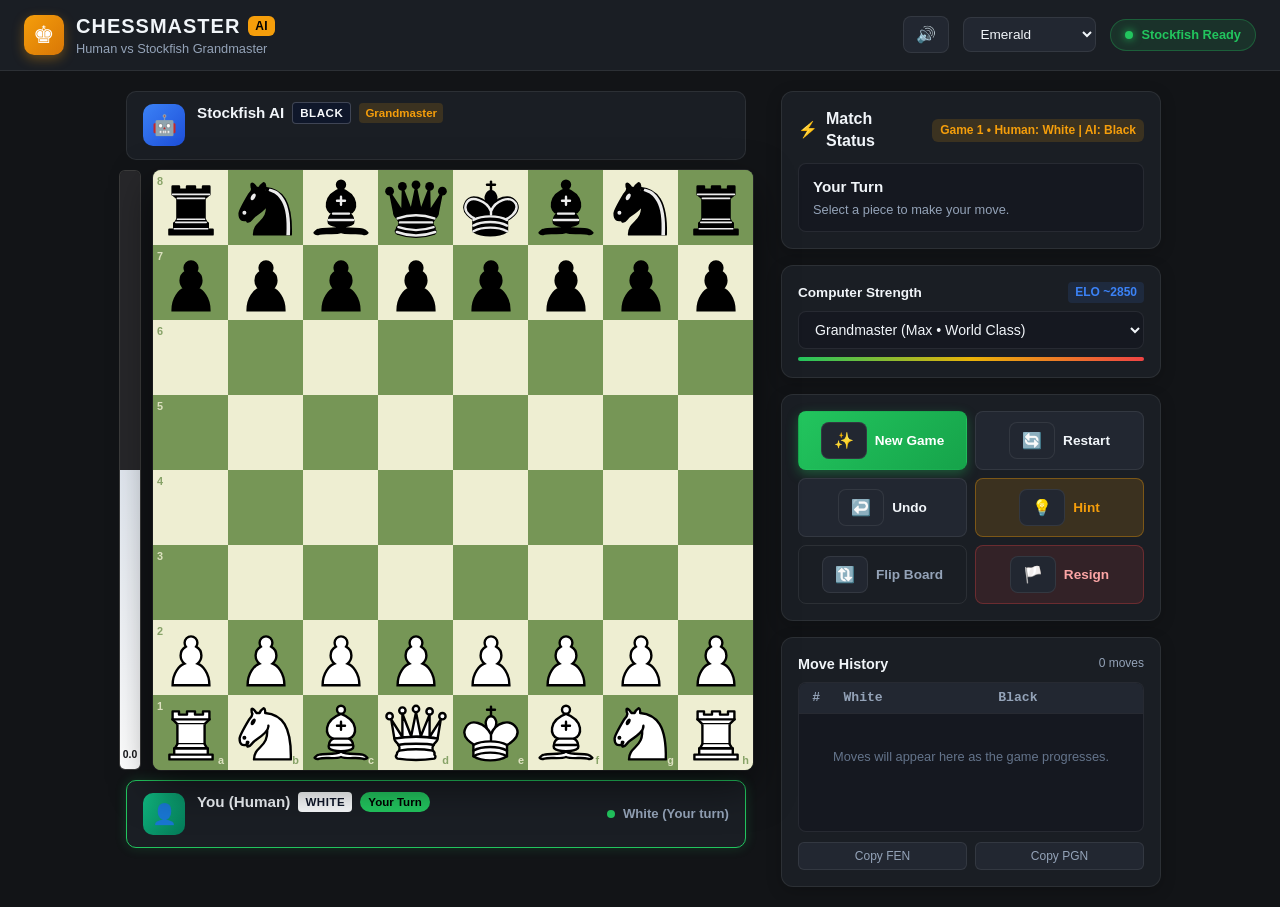
==== commit b0794e59: "Ran list workspace directory Analyzed README.md:L1-200 Ran check Node and NPM version Canceled check" ====
--- a/Games/Chess/index.html
+++ b/Games/Chess/index.html
@@ -127,6 +127,7 @@
                     <span>Knight</span>
                   </button>
                 </div>
+                <button class="btn-cancel-promo" id="btn-cancel-promo">Cancel Move</button>
               </div>
             </div>
           </div>
@@ -205,23 +206,23 @@
         <!-- Action Control Buttons -->
         <div class="sidebar-card actions-card">
           <div class="actions-grid">
-            <button id="btn-new-game" class="btn btn-primary" title="Start fresh game and alternate color">
+            <button id="btn-new-game" class="btn btn-primary" title="Start fresh game and alternate color (N)">
               <span class="btn-icon">✨</span>
               <span class="btn-text">New Game</span>
             </button>
-            <button id="btn-restart" class="btn btn-secondary" title="Reset and alternate color">
+            <button id="btn-restart" class="btn btn-secondary" title="Reset and alternate color (R)">
               <span class="btn-icon">🔄</span>
               <span class="btn-text">Restart</span>
             </button>
-            <button id="btn-undo" class="btn btn-secondary" title="Take back last move">
+            <button id="btn-undo" class="btn btn-secondary" title="Take back last move (Z)">
               <span class="btn-icon">↩️</span>
               <span class="btn-text">Undo</span>
             </button>
-            <button id="btn-hint" class="btn btn-accent" title="Get Stockfish move recommendation">
+            <button id="btn-hint" class="btn btn-accent" title="Get Stockfish move recommendation (H)">
               <span class="btn-icon">💡</span>
               <span class="btn-text">Hint</span>
             </button>
-            <button id="btn-flip" class="btn btn-ghost" title="Manually flip the board orientation">
+            <button id="btn-flip" class="btn btn-ghost" title="Manually flip the board orientation (F)">
               <span class="btn-icon">🔃</span>
               <span class="btn-text">Flip Board</span>
             </button>
--- a/Games/Chess/style.css
+++ b/Games/Chess/style.css
@@ -0,0 +1,1252 @@
+/* ==========================================================================
+   Professional Chess – Human vs Advanced AI Stylesheet
+   ========================================================================== */
+
+:root {
+  /* Core Color Palette */
+  --bg-app: #121417;
+  --bg-sidebar: #1a1e24;
+  --bg-card: #222731;
+  --bg-card-hover: #29303c;
+  --bg-input: #151820;
+  
+  --border-subtle: rgba(255, 255, 255, 0.08);
+  --border-hover: rgba(255, 255, 255, 0.16);
+  --border-focus: #3b82f6;
+
+  --text-main: #f1f5f9;
+  --text-muted: #94a3b8;
+  --text-dim: #64748b;
+
+  --accent-gold: #f59e0b;
+  --accent-gold-glow: rgba(245, 158, 11, 0.35);
+  --accent-green: #22c55e;
+  --accent-green-glow: rgba(34, 197, 94, 0.35);
+  --accent-red: #ef4444;
+  --accent-red-glow: rgba(239, 68, 68, 0.4);
+  --accent-blue: #3b82f6;
+
+  /* Highlights */
+  --hl-selected: rgba(245, 158, 11, 0.45);
+  --hl-last-move: rgba(205, 210, 106, 0.42);
+  --hl-check: radial-gradient(circle, rgba(239, 68, 68, 0.85) 0%, rgba(220, 38, 38, 0.4) 65%, transparent 75%);
+  --hl-hint: rgba(245, 158, 11, 0.55);
+
+  /* Fonts */
+  --font-family: -apple-system, BlinkMacSystemFont, "Segoe UI", Roboto, Helvetica, Arial, sans-serif;
+  
+  /* Board Themes (Defaults to Tournament Emerald) */
+  --board-light: #eeeed2;
+  --board-dark: #769656;
+  --coord-light: #769656;
+  --coord-dark: #eeeed2;
+}
+
+/* Theme variations */
+body.theme-tournament {
+  --board-light: #eeeed2;
+  --board-dark: #769656;
+  --coord-light: #769656;
+  --coord-dark: #eeeed2;
+}
+
+body.theme-wood {
+  --board-light: #f0d9b5;
+  --board-dark: #b58863;
+  --coord-light: #b58863;
+  --coord-dark: #f0d9b5;
+}
+
+body.theme-midnight {
+  --board-light: #d8e6f3;
+  --board-dark: #4a75a0;
+  --coord-light: #4a75a0;
+  --coord-dark: #d8e6f3;
+}
+
+body.theme-classic {
+  --board-light: #e2e8f0;
+  --board-dark: #475569;
+  --coord-light: #475569;
+  --coord-dark: #e2e8f0;
+}
+
+/* Base Reset */
+*, *::before, *::after {
+  box-sizing: border-box;
+  margin: 0;
+  padding: 0;
+}
+
+html, body {
+  width: 100%;
+  height: 100%;
+  overflow-x: hidden;
+  font-family: var(--font-family);
+  background-color: var(--bg-app);
+  color: var(--text-main);
+  line-height: 1.4;
+  -webkit-font-smoothing: antialiased;
+}
+
+/* Main Container Layout */
+.app-layout {
+  display: flex;
+  flex-direction: column;
+  min-height: 100vh;
+}
+
+/* Header */
+.app-header {
+  display: flex;
+  align-items: center;
+  justify-content: space-between;
+  padding: 12px 24px;
+  background-color: var(--bg-sidebar);
+  border-bottom: 1px solid var(--border-subtle);
+  z-index: 100;
+}
+
+.header-brand {
+  display: flex;
+  align-items: center;
+  gap: 12px;
+}
+
+.brand-icon {
+  display: flex;
+  align-items: center;
+  justify-content: center;
+  width: 40px;
+  height: 40px;
+  background: linear-gradient(135deg, #f59e0b, #d97706);
+  border-radius: 10px;
+  box-shadow: 0 4px 12px var(--accent-gold-glow);
+}
+
+.brand-icon .icon-crown {
+  font-size: 24px;
+  color: #fff;
+}
+
+.brand-text h1 {
+  font-size: 1.25rem;
+  font-weight: 800;
+  letter-spacing: 0.05em;
+  display: flex;
+  align-items: center;
+  gap: 8px;
+}
+
+.badge-ai {
+  font-size: 0.75rem;
+  font-weight: 700;
+  padding: 2px 7px;
+  background-color: var(--accent-gold);
+  color: #000;
+  border-radius: 6px;
+  letter-spacing: 0.02em;
+}
+
+.brand-text .subtitle {
+  font-size: 0.8rem;
+  color: var(--text-muted);
+}
+
+.header-actions {
+  display: flex;
+  align-items: center;
+  gap: 14px;
+}
+
+.btn-icon {
+  background: var(--bg-card);
+  border: 1px solid var(--border-subtle);
+  color: var(--text-main);
+  padding: 8px 12px;
+  border-radius: 8px;
+  cursor: pointer;
+  font-size: 1rem;
+  transition: all 0.2s ease;
+}
+
+.btn-icon:hover {
+  background: var(--bg-card-hover);
+  border-color: var(--border-hover);
+}
+
+.theme-picker select {
+  background: var(--bg-card);
+  color: var(--text-main);
+  border: 1px solid var(--border-subtle);
+  border-radius: 8px;
+  padding: 8px 12px;
+  font-size: 0.85rem;
+  cursor: pointer;
+  outline: none;
+  transition: border-color 0.2s;
+}
+
+.theme-picker select:focus {
+  border-color: var(--accent-gold);
+}
+
+.status-pill {
+  display: flex;
+  align-items: center;
+  gap: 8px;
+  padding: 6px 14px;
+  border-radius: 20px;
+  font-size: 0.8rem;
+  font-weight: 600;
+  background: rgba(34, 197, 94, 0.12);
+  color: var(--accent-green);
+  border: 1px solid rgba(34, 197, 94, 0.3);
+}
+
+.status-pill .status-dot {
+  width: 8px;
+  height: 8px;
+  border-radius: 50%;
+  background-color: var(--accent-green);
+  box-shadow: 0 0 8px var(--accent-green);
+}
+
+/* Game Area Layout */
+.game-container {
+  flex: 1;
+  display: flex;
+  align-items: flex-start;
+  justify-content: center;
+  gap: 28px;
+  padding: 20px;
+  max-width: 1400px;
+  margin: 0 auto;
+  width: 100%;
+}
+
+/* ==========================================================================
+   Chessboard Stage
+   ========================================================================== */
+.board-stage {
+  display: flex;
+  flex-direction: column;
+  gap: 10px;
+  align-items: center;
+}
+
+/* Player Cards (Top & Bottom) */
+.player-card {
+  width: 100%;
+  max-width: 620px;
+  display: flex;
+  align-items: center;
+  justify-content: space-between;
+  padding: 10px 16px;
+  background-color: var(--bg-sidebar);
+  border: 1px solid var(--border-subtle);
+  border-radius: 10px;
+  transition: border-color 0.3s;
+}
+
+.player-card.active-turn {
+  border-color: var(--accent-green);
+  box-shadow: 0 0 12px rgba(34, 197, 94, 0.2);
+}
+
+.player-meta {
+  display: flex;
+  align-items: center;
+  gap: 12px;
+}
+
+.player-avatar {
+  width: 42px;
+  height: 42px;
+  border-radius: 10px;
+  display: flex;
+  align-items: center;
+  justify-content: center;
+  font-size: 20px;
+}
+
+.ai-avatar {
+  background: linear-gradient(135deg, #3b82f6, #1d4ed8);
+}
+
+.human-avatar {
+  background: linear-gradient(135deg, #10b981, #047857);
+}
+
+.player-details {
+  display: flex;
+  flex-direction: column;
+  gap: 3px;
+}
+
+.player-name-row {
+  display: flex;
+  align-items: center;
+  gap: 8px;
+}
+
+.player-name {
+  font-size: 0.95rem;
+  font-weight: 700;
+}
+
+.color-badge {
+  font-size: 0.72rem;
+  font-weight: 700;
+  text-transform: uppercase;
+  padding: 2px 7px;
+  border-radius: 4px;
+  letter-spacing: 0.05em;
+  background: #334155;
+  color: #f8fafc;
+}
+
+.color-badge.badge-white {
+  background: #f8fafc;
+  color: #0f172a;
+}
+
+.color-badge.badge-black {
+  background: #0f172a;
+  color: #f8fafc;
+  border: 1px solid rgba(255, 255, 255, 0.2);
+}
+
+.difficulty-tag {
+  font-size: 0.72rem;
+  padding: 2px 6px;
+  background: rgba(245, 158, 11, 0.15);
+  color: var(--accent-gold);
+  border-radius: 4px;
+  font-weight: 600;
+}
+
+.turn-pill {
+  font-size: 0.72rem;
+  font-weight: 700;
+  padding: 2px 8px;
+  border-radius: 12px;
+  background: var(--accent-green);
+  color: #000;
+  display: none;
+}
+
+.active-turn .turn-pill {
+  display: inline-block;
+}
+
+/* Captured pieces row */
+.captured-row {
+  display: flex;
+  align-items: center;
+  gap: 6px;
+  height: 22px;
+}
+
+.captured-list {
+  display: flex;
+  align-items: center;
+  min-height: 20px;
+}
+
+.captured-piece {
+  width: 18px;
+  height: 18px;
+  margin-left: -5px;
+  display: inline-block;
+  vertical-align: middle;
+}
+
+.captured-piece:first-child {
+  margin-left: 0;
+}
+
+.material-lead {
+  font-size: 0.75rem;
+  font-weight: 800;
+  color: var(--accent-gold);
+  margin-left: 6px;
+}
+
+/* Thinking Indicator */
+.thinking-badge {
+  display: flex;
+  align-items: center;
+  gap: 8px;
+  padding: 4px 10px;
+  background: rgba(59, 130, 246, 0.15);
+  border: 1px solid rgba(59, 130, 246, 0.3);
+  border-radius: 20px;
+}
+
+.thinking-dots {
+  display: flex;
+  gap: 4px;
+}
+
+.thinking-dots span {
+  width: 6px;
+  height: 6px;
+  background-color: var(--accent-blue);
+  border-radius: 50%;
+  animation: pulse-dot 1.2s infinite ease-in-out;
+}
+
+.thinking-dots span:nth-child(2) { animation-delay: 0.2s; }
+.thinking-dots span:nth-child(3) { animation-delay: 0.4s; }
+
+@keyframes pulse-dot {
+  0%, 80%, 100% { transform: scale(0.6); opacity: 0.4; }
+  40% { transform: scale(1.2); opacity: 1; }
+}
+
+.thinking-label {
+  font-size: 0.75rem;
+  font-weight: 600;
+  color: #93c5fd;
+}
+
+/* Game Turn Banner (Bottom Player Card) */
+.game-turn-banner {
+  display: flex;
+  align-items: center;
+  gap: 8px;
+  font-size: 0.82rem;
+  font-weight: 600;
+  color: var(--text-muted);
+}
+
+.turn-indicator-dot {
+  width: 8px;
+  height: 8px;
+  border-radius: 50%;
+  background: var(--accent-green);
+}
+
+/* ==========================================================================
+   Board & Eval Bar Layout
+   ========================================================================== */
+.board-eval-wrapper {
+  display: flex;
+  align-items: stretch;
+  gap: 12px;
+}
+
+/* Vertical Evaluation Bar */
+.eval-bar-container {
+  width: 22px;
+  background: #2a2a2a;
+  border-radius: 6px;
+  overflow: hidden;
+  display: flex;
+  flex-direction: column;
+  position: relative;
+  box-shadow: inset 0 2px 6px rgba(0,0,0,0.5);
+  border: 1px solid var(--border-subtle);
+}
+
+.eval-bar-track {
+  width: 100%;
+  height: 100%;
+  background-color: #27272a; /* Black side */
+  display: flex;
+  flex-direction: column-reverse; /* Fill from bottom for White */
+  position: relative;
+}
+
+.eval-bar-fill {
+  width: 100%;
+  height: 50%; /* Equal 50/50 initially */
+  background: linear-gradient(to top, #ffffff, #e2e8f0);
+  transition: height 0.4s cubic-bezier(0.2, 0.8, 0.2, 1);
+}
+
+.eval-score-text {
+  position: absolute;
+  bottom: 6px;
+  left: 0;
+  right: 0;
+  text-align: center;
+  font-size: 0.65rem;
+  font-weight: 800;
+  color: #18181b;
+  text-shadow: 0 0 2px rgba(255,255,255,0.8);
+  pointer-events: none;
+}
+
+/* Board Frame */
+.board-frame {
+  position: relative;
+  width: min(74vh, 600px, 86vw);
+  height: min(74vh, 600px, 86vw);
+  box-shadow: 0 16px 40px rgba(0, 0, 0, 0.5), 0 0 0 1px var(--border-subtle);
+  border-radius: 8px;
+  overflow: hidden;
+  user-select: none;
+  -webkit-user-select: none;
+  background-color: var(--board-dark);
+}
+
+/* Chessboard Grid */
+.chessboard {
+  width: 100%;
+  height: 100%;
+  display: grid;
+  grid-template-columns: repeat(8, 1fr);
+  grid-template-rows: repeat(8, 1fr);
+  position: relative;
+}
+
+/* Squares */
+.square {
+  position: relative;
+  display: flex;
+  align-items: center;
+  justify-content: center;
+  cursor: pointer;
+  transition: background-color 0.15s ease;
+}
+
+.square.light {
+  background-color: var(--board-light);
+  color: var(--coord-light);
+}
+
+.square.dark {
+  background-color: var(--board-dark);
+  color: var(--coord-dark);
+}
+
+/* Coordinate notations on squares */
+.coord-rank, .coord-file {
+  position: absolute;
+  font-size: 0.68rem;
+  font-weight: 700;
+  pointer-events: none;
+  opacity: 0.85;
+}
+
+.coord-rank {
+  top: 4px;
+  left: 4px;
+}
+
+.coord-file {
+  bottom: 2px;
+  right: 4px;
+}
+
+/* Square Highlight States */
+.square.selected {
+  background-color: var(--hl-selected) !important;
+}
+
+.square.last-move {
+  background-color: var(--hl-last-move) !important;
+}
+
+.square.in-check {
+  background: var(--hl-check) !important;
+  animation: check-pulse 1.2s infinite ease-in-out;
+}
+
+@keyframes check-pulse {
+  0%, 100% { opacity: 1; filter: drop-shadow(0 0 6px var(--accent-red)); }
+  50% { opacity: 0.85; filter: drop-shadow(0 0 14px var(--accent-red)); }
+}
+
+.square.hint-square {
+  background-color: var(--hl-hint) !important;
+  animation: hint-glow 1s infinite alternate;
+}
+
+@keyframes hint-glow {
+  from { filter: brightness(1); }
+  to { filter: brightness(1.25); }
+}
+
+/* Legal Move Indicators */
+.legal-dot {
+  width: 28%;
+  height: 28%;
+  background: rgba(0, 0, 0, 0.22);
+  border-radius: 50%;
+  pointer-events: none;
+}
+
+.square.dark .legal-dot {
+  background: rgba(255, 255, 255, 0.28);
+}
+
+.legal-capture-ring {
+  position: absolute;
+  inset: 4px;
+  border: 4px solid rgba(0, 0, 0, 0.25);
+  border-radius: 50%;
+  pointer-events: none;
+}
+
+.square.dark .legal-capture-ring {
+  border-color: rgba(255, 255, 255, 0.35);
+}
+
+/* Chess Pieces */
+.chess-piece {
+  width: 96%;
+  height: 96%;
+  position: absolute;
+  cursor: grab;
+  z-index: 5;
+  transition: transform 0.2s cubic-bezier(0.25, 1, 0.5, 1);
+}
+
+.chess-piece:active {
+  cursor: grabbing;
+}
+
+.chess-piece.dragging {
+  opacity: 0.2;
+}
+
+/* Flying piece during drag */
+.drag-ghost-piece {
+  position: fixed;
+  pointer-events: none;
+  z-index: 9999;
+  width: 70px;
+  height: 70px;
+  transform: translate(-50%, -50%) scale(1.15);
+  filter: drop-shadow(0 14px 20px rgba(0, 0, 0, 0.6));
+  background-size: contain;
+  background-repeat: no-repeat;
+  background-position: center;
+}
+
+/* Animated hint arrow SVG overlay */
+.board-overlay-svg {
+  position: absolute;
+  inset: 0;
+  width: 100%;
+  height: 100%;
+  pointer-events: none;
+  z-index: 10;
+}
+
+.hint-arrow {
+  stroke: #f59e0b;
+  stroke-width: 12;
+  stroke-linecap: round;
+  fill: none;
+  opacity: 0.85;
+  filter: drop-shadow(0 2px 8px rgba(0,0,0,0.6));
+  animation: arrow-fade 1.5s infinite alternate;
+}
+
+@keyframes arrow-fade {
+  from { opacity: 0.7; }
+  to { opacity: 1; }
+}
+
+/* ==========================================================================
+   Pawn Promotion Modal
+   ========================================================================== */
+.promotion-overlay {
+  position: absolute;
+  inset: 0;
+  background: rgba(0, 0, 0, 0.75);
+  backdrop-filter: blur(4px);
+  z-index: 50;
+  display: flex;
+  align-items: center;
+  justify-content: center;
+  animation: fadeIn 0.2s ease-out;
+}
+
+.promotion-dialog {
+  background: var(--bg-card);
+  border: 1px solid var(--border-hover);
+  border-radius: 14px;
+  padding: 20px;
+  text-align: center;
+  box-shadow: 0 20px 40px rgba(0, 0, 0, 0.7);
+  max-width: 380px;
+  width: 90%;
+}
+
+.promotion-dialog h3 {
+  font-size: 1.1rem;
+  margin-bottom: 16px;
+  color: var(--text-main);
+}
+
+.promotion-choices {
+  display: grid;
+  grid-template-columns: repeat(4, 1fr);
+  gap: 10px;
+}
+
+.promo-choice-btn {
+  background: var(--bg-input);
+  border: 1px solid var(--border-subtle);
+  border-radius: 10px;
+  padding: 12px 6px;
+  cursor: pointer;
+  display: flex;
+  flex-direction: column;
+  align-items: center;
+  gap: 8px;
+  color: var(--text-main);
+  transition: all 0.2s;
+}
+
+.promo-choice-btn:hover {
+  background: var(--bg-card-hover);
+  border-color: var(--accent-gold);
+  transform: translateY(-2px);
+  box-shadow: 0 6px 14px var(--accent-gold-glow);
+}
+
+.promo-choice-btn span {
+  font-size: 0.78rem;
+  font-weight: 600;
+}
+
+.promo-piece {
+  width: 46px;
+  height: 46px;
+}
+
+.btn-cancel-promo {
+  margin-top: 14px;
+  background: transparent;
+  border: 1px solid var(--border-subtle);
+  color: var(--text-muted);
+  padding: 8px 16px;
+  border-radius: 8px;
+  font-size: 0.8rem;
+  font-weight: 600;
+  cursor: pointer;
+  transition: all 0.2s;
+}
+
+.btn-cancel-promo:hover {
+  background: var(--bg-card-hover);
+  color: var(--text-main);
+  border-color: var(--border-hover);
+}
+
+/* ==========================================================================
+   Right: Sidebar & Panels
+   ========================================================================== */
+.game-sidebar {
+  width: 380px;
+  display: flex;
+  flex-direction: column;
+  gap: 16px;
+}
+
+.sidebar-card {
+  background-color: var(--bg-sidebar);
+  border: 1px solid var(--border-subtle);
+  border-radius: 12px;
+  padding: 16px;
+  box-shadow: 0 4px 16px rgba(0, 0, 0, 0.2);
+}
+
+/* Status Card */
+.status-card-header {
+  display: flex;
+  align-items: center;
+  gap: 8px;
+  margin-bottom: 10px;
+}
+
+.status-card-header h2 {
+  font-size: 1rem;
+  font-weight: 700;
+  flex: 1;
+}
+
+.color-alternation-notice {
+  font-size: 0.75rem;
+  font-weight: 700;
+  padding: 3px 8px;
+  border-radius: 6px;
+  background: rgba(245, 158, 11, 0.15);
+  color: var(--accent-gold);
+}
+
+.status-message-box {
+  background: var(--bg-input);
+  border: 1px solid var(--border-subtle);
+  border-radius: 8px;
+  padding: 12px 14px;
+}
+
+.status-primary-text {
+  font-size: 0.95rem;
+  font-weight: 700;
+  color: var(--text-main);
+  margin-bottom: 4px;
+}
+
+.status-secondary-text {
+  font-size: 0.8rem;
+  color: var(--text-muted);
+}
+
+/* Hint Box */
+.hint-box {
+  margin-top: 10px;
+  background: rgba(245, 158, 11, 0.1);
+  border: 1px solid rgba(245, 158, 11, 0.3);
+  border-radius: 8px;
+  padding: 10px 12px;
+  animation: fadeIn 0.3s;
+}
+
+.hint-header {
+  display: flex;
+  align-items: center;
+  gap: 6px;
+  font-size: 0.82rem;
+  color: var(--accent-gold);
+  margin-bottom: 4px;
+}
+
+.hint-content {
+  font-size: 0.85rem;
+  color: var(--text-main);
+  line-height: 1.35;
+}
+
+/* Difficulty Card */
+.card-title-row {
+  display: flex;
+  justify-content: space-between;
+  align-items: center;
+  margin-bottom: 8px;
+}
+
+.card-label {
+  font-size: 0.85rem;
+  font-weight: 700;
+  color: var(--text-main);
+}
+
+.diff-rating-badge {
+  font-size: 0.75rem;
+  font-weight: 800;
+  color: var(--accent-blue);
+  background: rgba(59, 130, 246, 0.12);
+  padding: 2px 7px;
+  border-radius: 4px;
+}
+
+.styled-select {
+  width: 100%;
+  background: var(--bg-input);
+  color: var(--text-main);
+  border: 1px solid var(--border-subtle);
+  border-radius: 8px;
+  padding: 9px 12px;
+  font-size: 0.88rem;
+  outline: none;
+  cursor: pointer;
+  transition: border-color 0.2s;
+}
+
+.styled-select:focus {
+  border-color: var(--border-focus);
+}
+
+.diff-meter {
+  height: 4px;
+  background: var(--bg-input);
+  border-radius: 2px;
+  margin-top: 8px;
+  overflow: hidden;
+}
+
+.diff-meter-fill {
+  height: 100%;
+  background: linear-gradient(to right, #22c55e, #eab308, #ef4444);
+  transition: width 0.3s ease;
+}
+
+/* Actions Card & Buttons */
+.actions-grid {
+  display: grid;
+  grid-template-columns: repeat(2, 1fr);
+  gap: 8px;
+}
+
+.btn {
+  display: flex;
+  align-items: center;
+  justify-content: center;
+  gap: 8px;
+  padding: 10px 14px;
+  border-radius: 8px;
+  font-size: 0.85rem;
+  font-weight: 700;
+  cursor: pointer;
+  border: 1px solid transparent;
+  transition: all 0.2s ease;
+  user-select: none;
+}
+
+.btn-primary {
+  background: linear-gradient(135deg, #22c55e, #16a34a);
+  color: #fff;
+  box-shadow: 0 4px 12px var(--accent-green-glow);
+}
+
+.btn-primary:hover {
+  background: linear-gradient(135deg, #16a34a, #15803d);
+  transform: translateY(-1px);
+}
+
+.btn-secondary {
+  background: var(--bg-card);
+  border-color: var(--border-subtle);
+  color: var(--text-main);
+}
+
+.btn-secondary:hover {
+  background: var(--bg-card-hover);
+  border-color: var(--border-hover);
+}
+
+.btn-accent {
+  background: rgba(245, 158, 11, 0.15);
+  border-color: rgba(245, 158, 11, 0.35);
+  color: var(--accent-gold);
+}
+
+.btn-accent:hover {
+  background: rgba(245, 158, 11, 0.25);
+  box-shadow: 0 4px 12px var(--accent-gold-glow);
+}
+
+.btn-ghost {
+  background: transparent;
+  border-color: var(--border-subtle);
+  color: var(--text-muted);
+}
+
+.btn-ghost:hover {
+  background: var(--bg-card);
+  color: var(--text-main);
+}
+
+.btn-danger {
+  background: rgba(239, 68, 68, 0.12);
+  border-color: rgba(239, 68, 68, 0.3);
+  color: #fca5a5;
+}
+
+.btn-danger:hover {
+  background: rgba(239, 68, 68, 0.25);
+  color: #fff;
+}
+
+.btn:disabled {
+  opacity: 0.4;
+  cursor: not-allowed;
+  transform: none !important;
+  box-shadow: none !important;
+}
+
+/* Move History Table */
+.moves-card {
+  display: flex;
+  flex-direction: column;
+  height: 250px;
+}
+
+.moves-header {
+  display: flex;
+  justify-content: space-between;
+  align-items: center;
+  margin-bottom: 8px;
+}
+
+.moves-header h3 {
+  font-size: 0.9rem;
+  font-weight: 700;
+}
+
+.move-counter {
+  font-size: 0.75rem;
+  color: var(--text-muted);
+}
+
+.moves-table-container {
+  flex: 1;
+  overflow-y: auto;
+  border: 1px solid var(--border-subtle);
+  border-radius: 8px;
+  background: var(--bg-input);
+  position: relative;
+}
+
+.moves-table {
+  width: 100%;
+  border-collapse: collapse;
+  font-size: 0.82rem;
+  font-family: monospace, monospace;
+}
+
+.moves-table th {
+  background: var(--bg-card);
+  position: sticky;
+  top: 0;
+  padding: 6px 10px;
+  font-weight: 700;
+  color: var(--text-muted);
+  border-bottom: 1px solid var(--border-subtle);
+  text-align: left;
+}
+
+.th-num { width: 44px; text-align: center !important; }
+.th-white, .th-black { width: 45%; }
+
+.moves-table td {
+  padding: 6px 10px;
+  border-bottom: 1px solid rgba(255, 255, 255, 0.03);
+}
+
+.move-num-cell {
+  text-align: center;
+  color: var(--text-dim);
+}
+
+.move-cell {
+  color: var(--text-main);
+  cursor: pointer;
+  border-radius: 4px;
+}
+
+.move-cell:hover {
+  background: rgba(255, 255, 255, 0.08);
+}
+
+.empty-moves-msg {
+  position: absolute;
+  inset: 0;
+  display: flex;
+  align-items: center;
+  justify-content: center;
+  font-size: 0.8rem;
+  color: var(--text-dim);
+  text-align: center;
+  padding: 20px;
+}
+
+.pgn-tools {
+  display: flex;
+  gap: 8px;
+  margin-top: 10px;
+}
+
+.btn-tool {
+  flex: 1;
+  background: var(--bg-card);
+  border: 1px solid var(--border-subtle);
+  color: var(--text-muted);
+  padding: 6px 10px;
+  border-radius: 6px;
+  font-size: 0.75rem;
+  cursor: pointer;
+  transition: all 0.2s;
+}
+
+.btn-tool:hover {
+  color: var(--text-main);
+  background: var(--bg-card-hover);
+}
+
+/* ==========================================================================
+   Modals
+   ========================================================================== */
+.modal-backdrop {
+  position: fixed;
+  inset: 0;
+  background: rgba(0, 0, 0, 0.78);
+  backdrop-filter: blur(5px);
+  z-index: 1000;
+  display: flex;
+  align-items: center;
+  justify-content: center;
+  animation: fadeIn 0.2s ease-out;
+}
+
+.modal-card {
+  background: var(--bg-card);
+  border: 1px solid var(--border-hover);
+  border-radius: 16px;
+  padding: 28px;
+  max-width: 440px;
+  width: 90%;
+  text-align: center;
+  box-shadow: 0 24px 48px rgba(0, 0, 0, 0.7);
+  animation: scaleIn 0.25s cubic-bezier(0.16, 1, 0.3, 1);
+}
+
+.modal-trophy-icon {
+  font-size: 48px;
+  margin-bottom: 12px;
+}
+
+.modal-card h2 {
+  font-size: 1.45rem;
+  margin-bottom: 6px;
+  color: var(--text-main);
+}
+
+.modal-result-subtitle {
+  font-size: 0.9rem;
+  color: var(--text-muted);
+  margin-bottom: 20px;
+}
+
+.modal-stats-box {
+  display: grid;
+  grid-template-columns: repeat(3, 1fr);
+  gap: 8px;
+  background: var(--bg-input);
+  border: 1px solid var(--border-subtle);
+  border-radius: 10px;
+  padding: 12px 6px;
+  margin-bottom: 24px;
+}
+
+.modal-stat {
+  display: flex;
+  flex-direction: column;
+  gap: 2px;
+}
+
+.stat-label {
+  font-size: 0.7rem;
+  color: var(--text-dim);
+  text-transform: uppercase;
+}
+
+.stat-value {
+  font-size: 0.95rem;
+  font-weight: 800;
+  color: var(--text-main);
+}
+
+.stat-value.highlight {
+  color: var(--accent-gold);
+}
+
+.modal-actions {
+  display: flex;
+  gap: 10px;
+  justify-content: center;
+}
+
+.btn-large {
+  padding: 12px 20px;
+  font-size: 0.92rem;
+}
+
+/* Toast Notifications */
+.toast-container {
+  position: fixed;
+  bottom: 24px;
+  left: 50%;
+  transform: translateX(-50%);
+  z-index: 2000;
+  display: flex;
+  flex-direction: column;
+  gap: 8px;
+  pointer-events: none;
+}
+
+.toast {
+  background: var(--bg-card);
+  color: var(--text-main);
+  border: 1px solid var(--border-hover);
+  padding: 10px 18px;
+  border-radius: 30px;
+  font-size: 0.85rem;
+  font-weight: 600;
+  box-shadow: 0 10px 24px rgba(0, 0, 0, 0.6);
+  animation: toastIn 0.3s cubic-bezier(0.16, 1, 0.3, 1);
+}
+
+/* Animations */
+@keyframes fadeIn {
+  from { opacity: 0; }
+  to { opacity: 1; }
+}
+
+@keyframes scaleIn {
+  from { opacity: 0; transform: scale(0.92); }
+  to { opacity: 1; transform: scale(1); }
+}
+
+@keyframes toastIn {
+  from { opacity: 0; transform: translateY(12px); }
+  to { opacity: 1; transform: translateY(0); }
+}
+
+/* ==========================================================================
+   Responsive Breakpoints
+   ========================================================================== */
+@media (max-width: 980px) {
+  .game-container {
+    flex-direction: column;
+    align-items: center;
+    gap: 20px;
+  }
+
+  .game-sidebar {
+    width: 100%;
+    max-width: 620px;
+  }
+
+  .moves-card {
+    height: 180px;
+  }
+}
+
+@media (max-width: 520px) {
+  .app-header {
+    padding: 10px 14px;
+  }
+
+  .brand-text h1 {
+    font-size: 1rem;
+  }
+
+  .brand-text .subtitle {
+    display: none;
+  }
+
+  .game-container {
+    padding: 10px 6px;
+  }
+
+  .board-eval-wrapper {
+    gap: 6px;
+  }
+
+  .eval-bar-container {
+    width: 16px;
+  }
+
+  .actions-grid {
+    grid-template-columns: repeat(2, 1fr);
+  }
+}
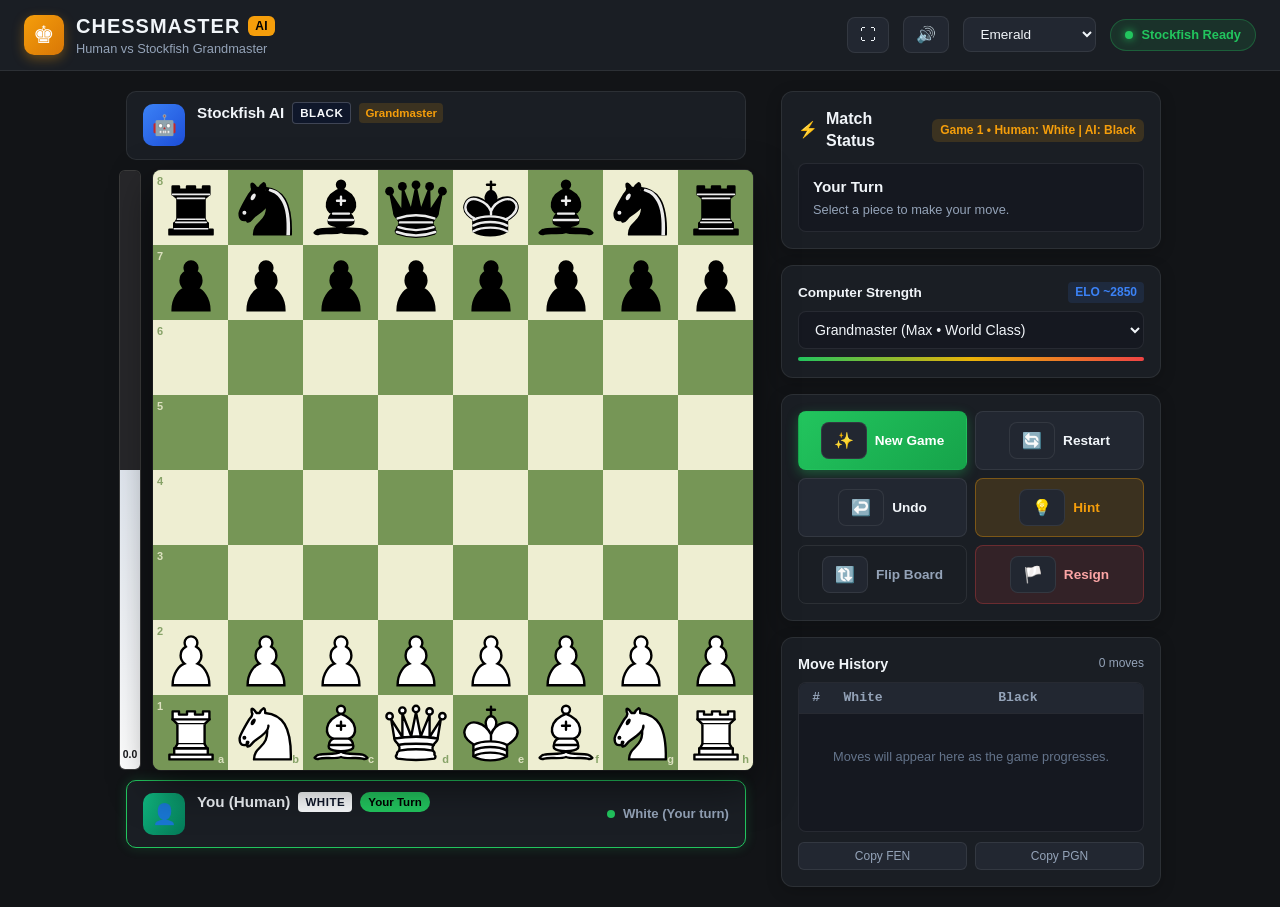
==== commit 1ef7cc38: "Analyzed index.html:L1-50 Analyzed style.css:L710-760 Analyzed style.css:L1000-1150 Analyzed style.c" ====
--- a/Games/Chess/index.html
+++ b/Games/Chess/index.html
@@ -2,7 +2,11 @@
 <html lang="en">
 <head>
   <meta charset="UTF-8">
-  <meta name="viewport" content="width=device-width, initial-scale=1.0, maximum-scale=1.0, user-scalable=no">
+  <meta name="viewport" content="width=device-width, initial-scale=1.0, maximum-scale=1.0, user-scalable=no, viewport-fit=cover">
+  <meta name="mobile-web-app-capable" content="yes">
+  <meta name="apple-mobile-web-app-capable" content="yes">
+  <meta name="apple-mobile-web-app-status-bar-style" content="black-translucent">
+  <meta name="theme-color" content="#121417">
   <title>Professional Chess – Human vs Advanced AI</title>
   <!-- Favicon / Meta -->
   <link rel="icon" href="data:image/svg+xml,<svg xmlns=%22http://www.w3.org/2000/svg%22 viewBox=%220 0 100 100%22><text y=%22.9em%22 font-size=%2290%22>♞</text></svg>">
@@ -24,6 +28,11 @@
       </div>
 
       <div class="header-actions">
+        <!-- Fullscreen Toggle -->
+        <button id="btn-fullscreen" class="btn-icon" title="Toggle Fullscreen" aria-label="Toggle Fullscreen">
+          <span class="icon-fullscreen">⛶</span>
+        </button>
+
         <!-- Sound Toggle -->
         <button id="btn-sound-toggle" class="btn-icon" title="Toggle Sound (Mute/Unmute)" aria-label="Toggle Sound">
           <span class="icon-sound">🔊</span>
--- a/Games/Chess/style.css
+++ b/Games/Chess/style.css
@@ -80,13 +80,18 @@
 
 html, body {
   width: 100%;
-  height: 100%;
+  min-height: 100vh;
+  min-height: 100dvh;
   overflow-x: hidden;
   font-family: var(--font-family);
   background-color: var(--bg-app);
   color: var(--text-main);
   line-height: 1.4;
   -webkit-font-smoothing: antialiased;
+  padding-top: env(safe-area-inset-top, 0px);
+  padding-bottom: env(safe-area-inset-bottom, 0px);
+  padding-left: env(safe-area-inset-left, 0px);
+  padding-right: env(safe-area-inset-right, 0px);
 }
 
 /* Main Container Layout */
@@ -94,6 +99,8 @@
   display: flex;
   flex-direction: column;
   min-height: 100vh;
+  min-height: 100dvh;
+  width: 100%;
 }
 
 /* Header */
@@ -482,14 +489,16 @@
 /* Board Frame */
 .board-frame {
   position: relative;
-  width: min(74vh, 600px, 86vw);
-  height: min(74vh, 600px, 86vw);
+  width: min(72vh, 72dvh, 600px, calc(100vw - 48px));
+  height: min(72vh, 72dvh, 600px, calc(100vw - 48px));
+  aspect-ratio: 1 / 1;
   box-shadow: 0 16px 40px rgba(0, 0, 0, 0.5), 0 0 0 1px var(--border-subtle);
   border-radius: 8px;
   overflow: hidden;
   user-select: none;
   -webkit-user-select: none;
   background-color: var(--board-dark);
+  touch-action: none;
 }
 
 /* Chessboard Grid */
@@ -500,6 +509,7 @@
   grid-template-columns: repeat(8, 1fr);
   grid-template-rows: repeat(8, 1fr);
   position: relative;
+  touch-action: none;
 }
 
 /* Squares */
@@ -510,6 +520,7 @@
   justify-content: center;
   cursor: pointer;
   transition: background-color 0.15s ease;
+  touch-action: none;
 }
 
 .square.light {
@@ -525,20 +536,21 @@
 /* Coordinate notations on squares */
 .coord-rank, .coord-file {
   position: absolute;
-  font-size: 0.68rem;
+  font-size: clamp(8px, 1.8vw, 11px);
   font-weight: 700;
   pointer-events: none;
   opacity: 0.85;
+  user-select: none;
 }
 
 .coord-rank {
-  top: 4px;
-  left: 4px;
+  top: clamp(2px, 0.6vw, 4px);
+  left: clamp(2px, 0.6vw, 4px);
 }
 
 .coord-file {
-  bottom: 2px;
-  right: 4px;
+  bottom: clamp(1px, 0.5vw, 3px);
+  right: clamp(2px, 0.6vw, 4px);
 }
 
 /* Square Highlight States */
@@ -1202,13 +1214,37 @@
 }
 
 /* ==========================================================================
-   Responsive Breakpoints
+   Responsive Breakpoints & Device Adaptations
    ========================================================================== */
+
+/* Fullscreen Mode Styling */
+:fullscreen .app-layout,
+:-webkit-full-screen .app-layout,
+:-moz-full-screen .app-layout,
+:-ms-fullscreen .app-layout {
+  height: 100vh;
+  height: 100dvh;
+  justify-content: space-between;
+}
+
+:fullscreen .app-header,
+:-webkit-full-screen .app-header {
+  padding: 8px 20px;
+}
+
+:fullscreen .game-container,
+:-webkit-full-screen .game-container {
+  padding: 10px 16px;
+  flex: 1;
+}
+
+/* Tablet Portrait & Medium Screens (<= 980px) */
 @media (max-width: 980px) {
   .game-container {
     flex-direction: column;
     align-items: center;
-    gap: 20px;
+    gap: 16px;
+    padding: 14px 12px;
   }
 
   .game-sidebar {
@@ -1221,32 +1257,274 @@
   }
 }
 
-@media (max-width: 520px) {
+/* Mobile Portrait (< 640px) */
+@media (max-width: 640px) {
   .app-header {
-    padding: 10px 14px;
+    padding: 8px 12px;
+  }
+
+  .brand-icon {
+    width: 32px;
+    height: 32px;
+    border-radius: 8px;
+  }
+
+  .brand-icon .icon-crown {
+    font-size: 18px;
   }
 
   .brand-text h1 {
-    font-size: 1rem;
+    font-size: 0.95rem;
+    gap: 6px;
   }
 
   .brand-text .subtitle {
     display: none;
   }
 
+  .header-actions {
+    gap: 8px;
+  }
+
+  .btn-icon {
+    padding: 6px 9px;
+    font-size: 0.9rem;
+  }
+
+  .theme-picker select {
+    padding: 6px 8px;
+    font-size: 0.78rem;
+    max-width: 90px;
+  }
+
+  .status-pill {
+    padding: 5px 9px;
+    font-size: 0.72rem;
+  }
+
   .game-container {
-    padding: 10px 6px;
+    padding: 8px 4px;
+    gap: 12px;
+  }
+
+  .board-stage {
+    gap: 6px;
+    width: 100%;
   }
 
   .board-eval-wrapper {
     gap: 6px;
+    justify-content: center;
+    width: 100%;
   }
 
   .eval-bar-container {
-    width: 16px;
+    width: 14px;
+    border-radius: 4px;
+  }
+
+  .eval-score-text {
+    font-size: 0.55rem;
+    bottom: 2px;
+  }
+
+  .board-frame {
+    width: min(calc(100vw - 32px), calc(100dvh - 210px), 500px);
+    height: min(calc(100vw - 32px), calc(100dvh - 210px), 500px);
+  }
+
+  .player-card {
+    padding: 6px 10px;
+    border-radius: 8px;
+  }
+
+  .player-avatar {
+    width: 32px;
+    height: 32px;
+    border-radius: 8px;
+    font-size: 16px;
+  }
+
+  .player-name {
+    font-size: 0.85rem;
+  }
+
+  .color-badge, .difficulty-tag, .turn-pill {
+    font-size: 0.65rem;
+    padding: 1px 5px;
+  }
+
+  .captured-piece {
+    width: 15px;
+    height: 15px;
+    margin-left: -4px;
+  }
+
+  .material-lead {
+    font-size: 0.7rem;
+  }
+
+  .game-sidebar {
+    width: 100%;
+    padding: 0 4px;
+    gap: 12px;
+  }
+
+  .sidebar-card {
+    padding: 12px;
+    border-radius: 10px;
   }
 
   .actions-grid {
     grid-template-columns: repeat(2, 1fr);
-  }
-}
+    gap: 6px;
+  }
+
+  .btn {
+    padding: 9px 10px;
+    font-size: 0.8rem;
+    min-height: 42px;
+  }
+
+  .moves-card {
+    height: 160px;
+  }
+
+  .promotion-dialog {
+    padding: 14px;
+    max-width: 300px;
+  }
+
+  .promo-piece {
+    width: 36px;
+    height: 36px;
+  }
+}
+
+/* Extra Small Phones (< 360px) */
+@media (max-width: 360px) {
+  .app-header {
+    padding: 6px 8px;
+  }
+
+  .brand-text h1 {
+    font-size: 0.85rem;
+  }
+
+  .header-actions {
+    gap: 4px;
+  }
+
+  .status-pill {
+    display: none; /* Hide status pill on tiny screens to preserve space */
+  }
+
+  .board-frame {
+    width: min(calc(100vw - 24px), calc(100dvh - 200px), 320px);
+    height: min(calc(100vw - 24px), calc(100dvh - 200px), 320px);
+  }
+
+  .player-name-row {
+    flex-wrap: wrap;
+    gap: 4px;
+  }
+}
+
+/* Landscape Mode on Phones & Small Tablets (height <= 560px) */
+@media (max-height: 560px) and (orientation: landscape) {
+  .app-header {
+    padding: 4px 16px;
+  }
+
+  .brand-icon {
+    width: 28px;
+    height: 28px;
+    font-size: 16px;
+  }
+
+  .brand-text h1 {
+    font-size: 0.9rem;
+  }
+
+  .brand-text .subtitle {
+    display: none;
+  }
+
+  .game-container {
+    flex-direction: row;
+    align-items: center;
+    justify-content: center;
+    padding: 6px 12px;
+    gap: 14px;
+    max-width: 100%;
+  }
+
+  .board-stage {
+    gap: 4px;
+    flex-shrink: 0;
+  }
+
+  .player-card {
+    padding: 4px 8px;
+    max-width: none;
+    width: 100%;
+  }
+
+  .player-avatar {
+    width: 26px;
+    height: 26px;
+    font-size: 14px;
+  }
+
+  .player-name {
+    font-size: 0.8rem;
+  }
+
+  .captured-row {
+    height: 18px;
+  }
+
+  .captured-piece {
+    width: 14px;
+    height: 14px;
+  }
+
+  .board-eval-wrapper {
+    gap: 6px;
+  }
+
+  .eval-bar-container {
+    width: 14px;
+  }
+
+  .board-frame {
+    width: min(calc(100dvh - 110px), calc(100vw - 360px), 480px);
+    height: min(calc(100dvh - 110px), calc(100vw - 360px), 480px);
+  }
+
+  .game-sidebar {
+    width: 320px;
+    max-height: calc(100dvh - 56px);
+    overflow-y: auto;
+    gap: 8px;
+    padding-right: 4px;
+  }
+
+  .sidebar-card {
+    padding: 10px;
+  }
+
+  .actions-grid {
+    grid-template-columns: repeat(3, 1fr);
+    gap: 5px;
+  }
+
+  .btn {
+    padding: 7px 6px;
+    font-size: 0.76rem;
+  }
+
+  .moves-card {
+    height: 130px;
+  }
+}
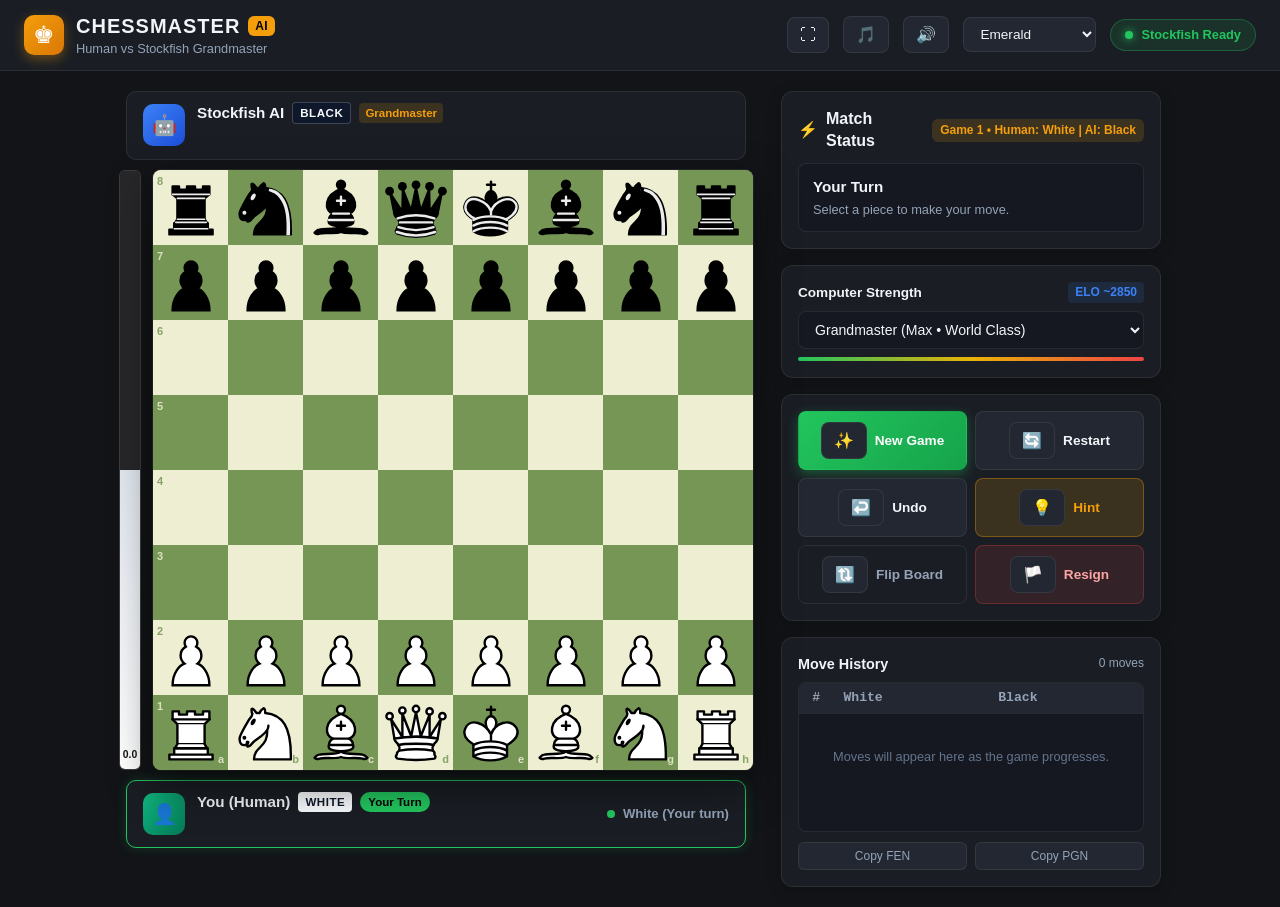
==== commit adbe682e: "Analyzed script.js:L10-60 Analyzed index.html:L25-55 Created test_music_structure.js Ran verify musi" ====
--- a/Games/Chess/index.html
+++ b/Games/Chess/index.html
@@ -7,7 +7,7 @@
   <meta name="apple-mobile-web-app-capable" content="yes">
   <meta name="apple-mobile-web-app-status-bar-style" content="black-translucent">
   <meta name="theme-color" content="#121417">
-  <title>Professional Chess – Human vs Advanced AI</title>
+  <title>Professional Chess Human vs Advanced AI</title>
   <!-- Favicon / Meta -->
   <link rel="icon" href="data:image/svg+xml,<svg xmlns=%22http://www.w3.org/2000/svg%22 viewBox=%220 0 100 100%22><text y=%22.9em%22 font-size=%2290%22>♞</text></svg>">
   <link rel="stylesheet" href="lib/pieces.css">
@@ -33,8 +33,16 @@
           <span class="icon-fullscreen">⛶</span>
         </button>
 
+        <!-- Background Music Toggle -->
+        <button id="btn-music-toggle" class="btn-icon music-btn" title="Toggle Background Music (Mute/Play)" aria-label="Toggle Background Music">
+          <span class="icon-music">🎵</span>
+          <span class="music-wave" id="music-wave-anim" style="display: none;">
+            <span></span><span></span><span></span>
+          </span>
+        </button>
+
         <!-- Sound Toggle -->
-        <button id="btn-sound-toggle" class="btn-icon" title="Toggle Sound (Mute/Unmute)" aria-label="Toggle Sound">
+        <button id="btn-sound-toggle" class="btn-icon" title="Toggle Sound Effects (Mute/Unmute)" aria-label="Toggle Sound Effects">
           <span class="icon-sound">🔊</span>
         </button>
 
--- a/Games/Chess/style.css
+++ b/Games/Chess/style.css
@@ -180,6 +180,45 @@
 .btn-icon:hover {
   background: var(--bg-card-hover);
   border-color: var(--border-hover);
+}
+
+/* Background Music Button & Animated Wave */
+.music-btn {
+  display: flex;
+  align-items: center;
+  gap: 5px;
+  transition: all 0.2s ease;
+}
+
+.music-btn.playing {
+  background: rgba(245, 158, 11, 0.15);
+  border-color: rgba(245, 158, 11, 0.4);
+  color: var(--accent-gold);
+}
+
+.music-wave {
+  display: inline-flex;
+  align-items: flex-end;
+  gap: 2px;
+  height: 12px;
+}
+
+.music-wave span {
+  display: block;
+  width: 2px;
+  height: 100%;
+  background-color: var(--accent-gold);
+  border-radius: 1px;
+  animation: music-bounce 1s infinite ease-in-out;
+}
+
+.music-wave span:nth-child(1) { animation-duration: 0.8s; }
+.music-wave span:nth-child(2) { animation-duration: 1.1s; animation-delay: 0.15s; }
+.music-wave span:nth-child(3) { animation-duration: 0.9s; animation-delay: 0.35s; }
+
+@keyframes music-bounce {
+  0%, 100% { height: 3px; }
+  50% { height: 12px; }
 }
 
 .theme-picker select {
